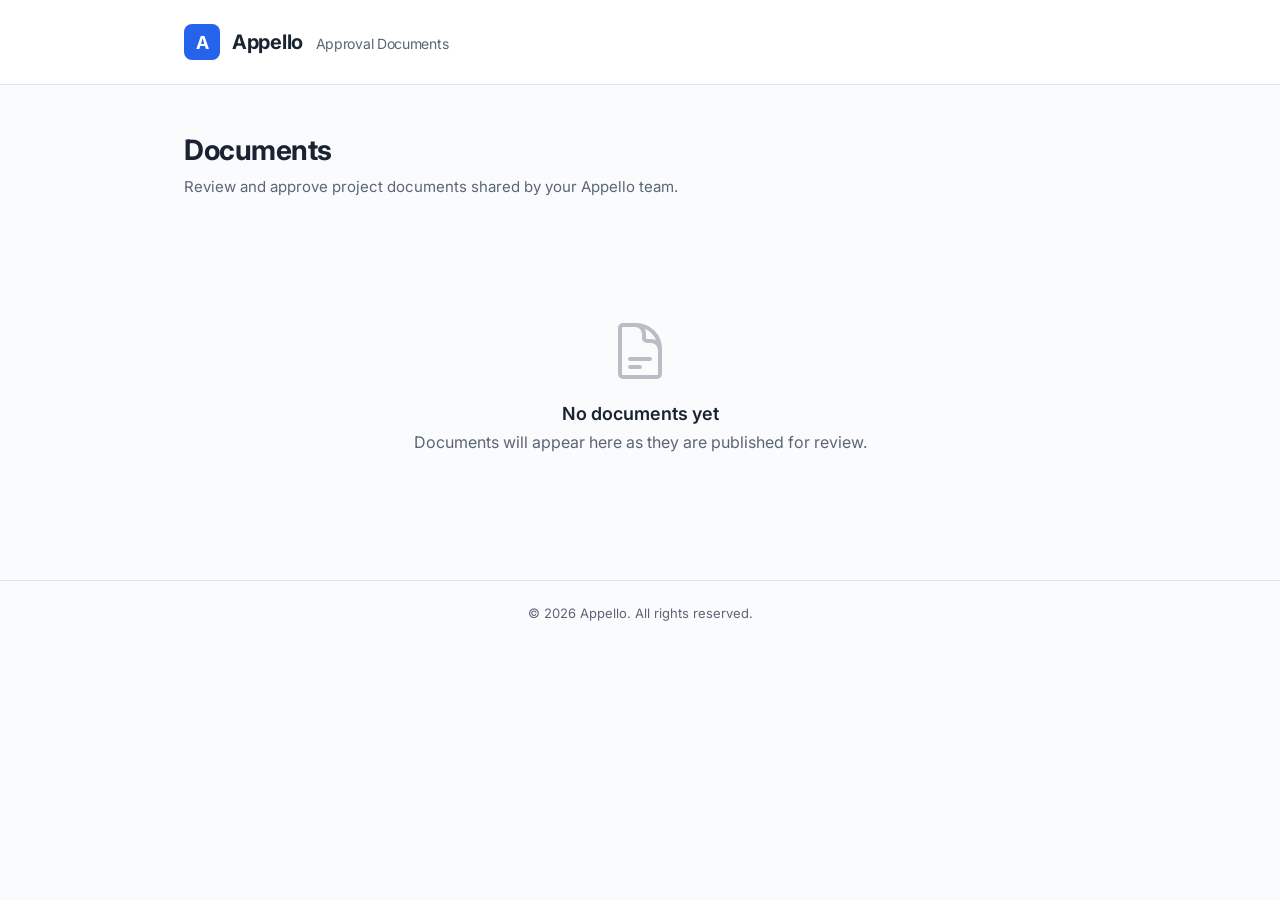
==== index.html @ 9ed3a56c "Initial GitHub Pages setup with index and docs structure Made-with: Cursor" ====
<!DOCTYPE html>
<html lang="en">
<head>
    <meta charset="UTF-8">
    <meta name="viewport" content="width=device-width, initial-scale=1.0">
    <title>Appello — Approval Documents</title>
    <link rel="preconnect" href="https://fonts.googleapis.com">
    <link href="https://fonts.googleapis.com/css2?family=Inter:wght@400;500;600;700&display=swap" rel="stylesheet">
    <style>
        :root {
            --bg: #fafbfc;
            --surface: #ffffff;
            --border: #e2e6ea;
            --text-primary: #1a2332;
            --text-secondary: #5a6577;
            --accent: #2563eb;
            --accent-light: #eff4ff;
        }

        * { margin: 0; padding: 0; box-sizing: border-box; }

        body {
            font-family: "Inter", -apple-system, BlinkMacSystemFont, sans-serif;
            background: var(--bg);
            color: var(--text-primary);
            min-height: 100vh;
        }

        .header {
            background: var(--surface);
            border-bottom: 1px solid var(--border);
            padding: 24px 0;
        }

        .container {
            max-width: 960px;
            margin: 0 auto;
            padding: 0 24px;
        }

        .brand {
            display: flex;
            align-items: center;
            gap: 12px;
        }

        .brand-icon {
            width: 36px;
            height: 36px;
            background: var(--accent);
            border-radius: 8px;
            display: flex;
            align-items: center;
            justify-content: center;
            color: white;
            font-weight: 700;
            font-size: 18px;
        }

        .brand h1 {
            font-size: 20px;
            font-weight: 700;
            letter-spacing: -0.3px;
        }

        .brand span {
            color: var(--text-secondary);
            font-weight: 400;
            font-size: 14px;
            margin-left: 8px;
        }

        .content {
            padding: 48px 0;
        }

        .intro {
            margin-bottom: 40px;
        }

        .intro h2 {
            font-size: 28px;
            font-weight: 700;
            letter-spacing: -0.5px;
            margin-bottom: 8px;
        }

        .intro p {
            color: var(--text-secondary);
            font-size: 15px;
            line-height: 1.6;
        }

        .doc-grid {
            display: grid;
            gap: 16px;
        }

        .doc-card {
            background: var(--surface);
            border: 1px solid var(--border);
            border-radius: 12px;
            padding: 24px;
            text-decoration: none;
            color: inherit;
            display: flex;
            align-items: center;
            gap: 20px;
            transition: border-color 0.15s, box-shadow 0.15s;
        }

        .doc-card:hover {
            border-color: var(--accent);
            box-shadow: 0 0 0 3px var(--accent-light);
        }

        .doc-icon {
            width: 48px;
            height: 48px;
            background: var(--accent-light);
            border-radius: 10px;
            display: flex;
            align-items: center;
            justify-content: center;
            flex-shrink: 0;
        }

        .doc-icon svg {
            width: 24px;
            height: 24px;
            color: var(--accent);
        }

        .doc-info h3 {
            font-size: 16px;
            font-weight: 600;
            margin-bottom: 4px;
        }

        .doc-info p {
            font-size: 13px;
            color: var(--text-secondary);
        }

        .doc-meta {
            margin-left: auto;
            text-align: right;
            flex-shrink: 0;
        }

        .doc-meta .date {
            font-size: 12px;
            color: var(--text-secondary);
        }

        .doc-meta .badge {
            display: inline-block;
            font-size: 11px;
            font-weight: 600;
            padding: 3px 8px;
            border-radius: 6px;
            margin-top: 4px;
        }

        .badge-pending {
            background: #fef3c7;
            color: #92400e;
        }

        .badge-approved {
            background: #d1fae5;
            color: #065f46;
        }

        .empty-state {
            text-align: center;
            padding: 80px 24px;
            color: var(--text-secondary);
        }

        .empty-state svg {
            width: 64px;
            height: 64px;
            margin-bottom: 16px;
            opacity: 0.4;
        }

        .empty-state h3 {
            font-size: 18px;
            font-weight: 600;
            color: var(--text-primary);
            margin-bottom: 8px;
        }

        .footer {
            border-top: 1px solid var(--border);
            padding: 24px 0;
            text-align: center;
            font-size: 13px;
            color: var(--text-secondary);
        }
    </style>
</head>
<body>
    <header class="header">
        <div class="container">
            <div class="brand">
                <div class="brand-icon">A</div>
                <h1>Appello <span>Approval Documents</span></h1>
            </div>
        </div>
    </header>

    <main class="content">
        <div class="container">
            <div class="intro">
                <h2>Documents</h2>
                <p>Review and approve project documents shared by your Appello team.</p>
            </div>

            <div class="doc-grid" id="doc-list">
                <!-- Documents will be listed here. Add new documents as <a> cards. -->
                <!-- Example:
                <a href="./docs/safety-incident-plan.html" class="doc-card">
                    <div class="doc-icon">
                        <svg xmlns="http://www.w3.org/2000/svg" fill="none" viewBox="0 0 24 24" stroke-width="1.5" stroke="currentColor">
                            <path stroke-linecap="round" stroke-linejoin="round" d="M19.5 14.25v-2.625a3.375 3.375 0 0 0-3.375-3.375h-1.5A1.125 1.125 0 0 1 13.5 7.125v-1.5a3.375 3.375 0 0 0-3.375-3.375H8.25m2.25 0H5.625c-.621 0-1.125.504-1.125 1.125v17.25c0 .621.504 1.125 1.125 1.125h12.75c.621 0 1.125-.504 1.125-1.125V11.25a9 9 0 0 0-9-9Z" />
                        </svg>
                    </div>
                    <div class="doc-info">
                        <h3>Safety Incident Management Plan</h3>
                        <p>Comprehensive safety and incident tracking proposal</p>
                    </div>
                    <div class="doc-meta">
                        <div class="date">Mar 11, 2026</div>
                        <div class="badge badge-pending">Pending Review</div>
                    </div>
                </a>
                -->
            </div>

            <div class="empty-state" id="empty-state">
                <svg xmlns="http://www.w3.org/2000/svg" fill="none" viewBox="0 0 24 24" stroke-width="1.5" stroke="currentColor">
                    <path stroke-linecap="round" stroke-linejoin="round" d="M19.5 14.25v-2.625a3.375 3.375 0 0 0-3.375-3.375h-1.5A1.125 1.125 0 0 1 13.5 7.125v-1.5a3.375 3.375 0 0 0-3.375-3.375H8.25m0 12.75h7.5m-7.5 3H12M10.5 2.25H5.625c-.621 0-1.125.504-1.125 1.125v17.25c0 .621.504 1.125 1.125 1.125h12.75c.621 0 1.125-.504 1.125-1.125V11.25a9 9 0 0 0-9-9Z" />
                </svg>
                <h3>No documents yet</h3>
                <p>Documents will appear here as they are published for review.</p>
            </div>
        </div>
    </main>

    <footer class="footer">
        <div class="container">
            &copy; 2026 Appello. All rights reserved.
        </div>
    </footer>
</body>
</html>
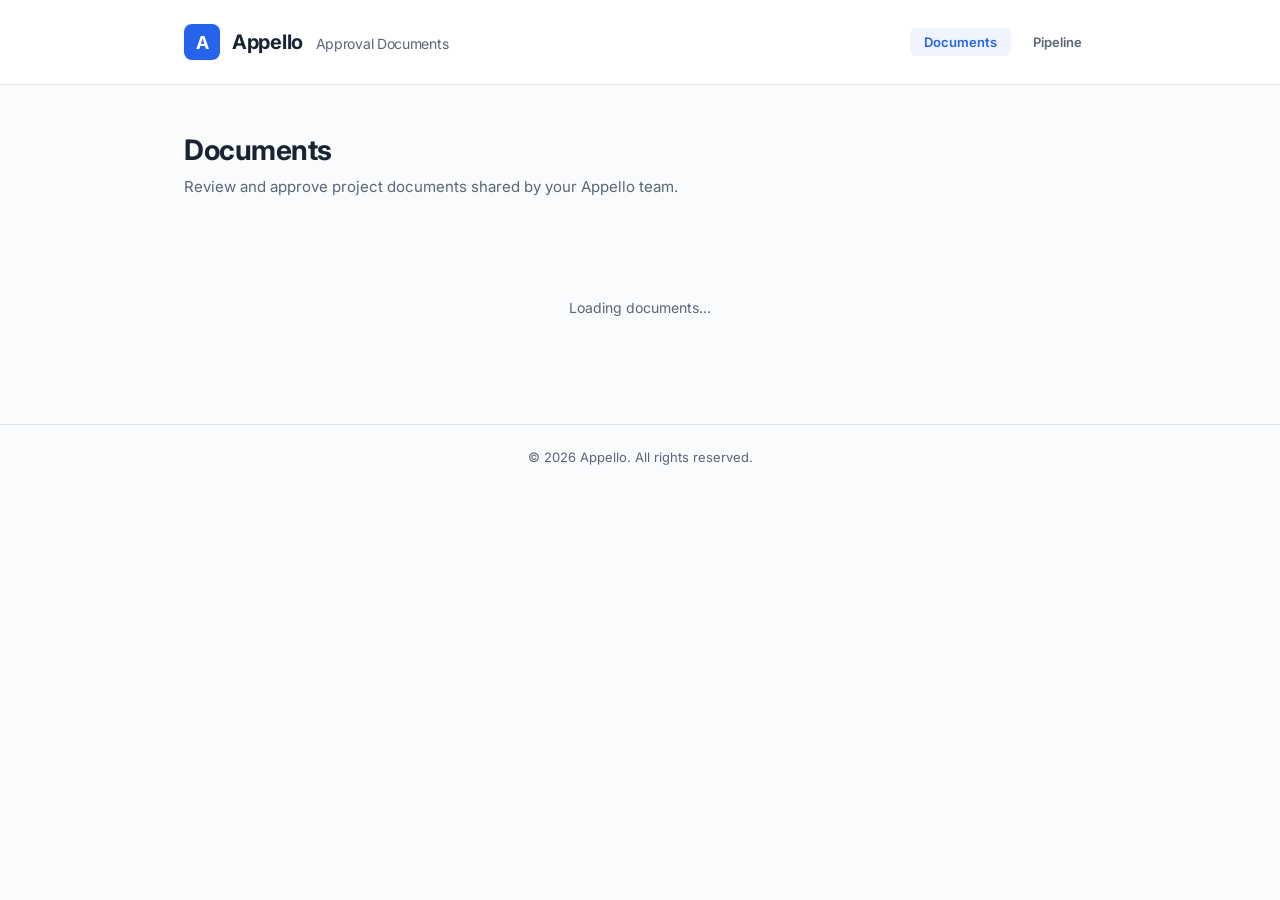
==== commit 2c1af2ab: "Add SDLC pipeline tracking to appello-approvals - Supabase schema: work_packages, work_package_ticke" ====
--- a/index.html
+++ b/index.html
@@ -32,6 +32,12 @@
             padding: 24px 0;
         }
 
+        .header-inner {
+            display: flex;
+            align-items: center;
+            justify-content: space-between;
+        }
+
         .container {
             max-width: 960px;
             margin: 0 auto;
@@ -68,6 +74,31 @@
             font-weight: 400;
             font-size: 14px;
             margin-left: 8px;
+        }
+
+        .nav-links {
+            display: flex;
+            gap: 8px;
+        }
+
+        .nav-link {
+            font-size: 13px;
+            font-weight: 600;
+            color: var(--text-secondary);
+            text-decoration: none;
+            padding: 6px 14px;
+            border-radius: 6px;
+            transition: all 0.15s;
+        }
+
+        .nav-link:hover {
+            background: var(--accent-light);
+            color: var(--accent);
+        }
+
+        .nav-link.active {
+            background: var(--accent-light);
+            color: var(--accent);
         }
 
         .content {
@@ -123,12 +154,12 @@
             align-items: center;
             justify-content: center;
             flex-shrink: 0;
-        }
-
-        .doc-icon svg {
-            width: 24px;
-            height: 24px;
-            color: var(--accent);
+            font-size: 20px;
+        }
+
+        .doc-info {
+            flex: 1;
+            min-width: 0;
         }
 
         .doc-info h3 {
@@ -162,27 +193,25 @@
             margin-top: 4px;
         }
 
-        .badge-pending {
-            background: #fef3c7;
-            color: #92400e;
-        }
-
-        .badge-approved {
-            background: #d1fae5;
-            color: #065f46;
+        .badge-draft { background: #f1f5f9; color: #475569; }
+        .badge-pending_review { background: #fef3c7; color: #92400e; }
+        .badge-needs_changes { background: #fee2e2; color: #991b1b; }
+        .badge-approved { background: #d1fae5; color: #065f46; }
+        .badge-in_development { background: #dbeafe; color: #1e40af; }
+        .badge-in_review { background: #ede9fe; color: #5b21b6; }
+        .badge-deployed { background: #d1fae5; color: #065f46; }
+
+        .loading-spinner {
+            text-align: center;
+            padding: 60px 24px;
+            color: var(--text-secondary);
+            font-size: 14px;
         }
 
         .empty-state {
             text-align: center;
             padding: 80px 24px;
             color: var(--text-secondary);
-        }
-
-        .empty-state svg {
-            width: 64px;
-            height: 64px;
-            margin-bottom: 16px;
-            opacity: 0.4;
         }
 
         .empty-state h3 {
@@ -204,9 +233,15 @@
 <body>
     <header class="header">
         <div class="container">
-            <div class="brand">
-                <div class="brand-icon">A</div>
-                <h1>Appello <span>Approval Documents</span></h1>
+            <div class="header-inner">
+                <div class="brand">
+                    <div class="brand-icon">A</div>
+                    <h1>Appello <span>Approval Documents</span></h1>
+                </div>
+                <nav class="nav-links">
+                    <a href="./" class="nav-link active">Documents</a>
+                    <a href="./pipeline.html" class="nav-link">Pipeline</a>
+                </nav>
             </div>
         </div>
     </header>
@@ -219,32 +254,7 @@
             </div>
 
             <div class="doc-grid" id="doc-list">
-                <!-- Documents will be listed here. Add new documents as <a> cards. -->
-                <!-- Example:
-                <a href="./docs/safety-incident-plan.html" class="doc-card">
-                    <div class="doc-icon">
-                        <svg xmlns="http://www.w3.org/2000/svg" fill="none" viewBox="0 0 24 24" stroke-width="1.5" stroke="currentColor">
-                            <path stroke-linecap="round" stroke-linejoin="round" d="M19.5 14.25v-2.625a3.375 3.375 0 0 0-3.375-3.375h-1.5A1.125 1.125 0 0 1 13.5 7.125v-1.5a3.375 3.375 0 0 0-3.375-3.375H8.25m2.25 0H5.625c-.621 0-1.125.504-1.125 1.125v17.25c0 .621.504 1.125 1.125 1.125h12.75c.621 0 1.125-.504 1.125-1.125V11.25a9 9 0 0 0-9-9Z" />
-                        </svg>
-                    </div>
-                    <div class="doc-info">
-                        <h3>Safety Incident Management Plan</h3>
-                        <p>Comprehensive safety and incident tracking proposal</p>
-                    </div>
-                    <div class="doc-meta">
-                        <div class="date">Mar 11, 2026</div>
-                        <div class="badge badge-pending">Pending Review</div>
-                    </div>
-                </a>
-                -->
-            </div>
-
-            <div class="empty-state" id="empty-state">
-                <svg xmlns="http://www.w3.org/2000/svg" fill="none" viewBox="0 0 24 24" stroke-width="1.5" stroke="currentColor">
-                    <path stroke-linecap="round" stroke-linejoin="round" d="M19.5 14.25v-2.625a3.375 3.375 0 0 0-3.375-3.375h-1.5A1.125 1.125 0 0 1 13.5 7.125v-1.5a3.375 3.375 0 0 0-3.375-3.375H8.25m0 12.75h7.5m-7.5 3H12M10.5 2.25H5.625c-.621 0-1.125.504-1.125 1.125v17.25c0 .621.504 1.125 1.125 1.125h12.75c.621 0 1.125-.504 1.125-1.125V11.25a9 9 0 0 0-9-9Z" />
-                </svg>
-                <h3>No documents yet</h3>
-                <p>Documents will appear here as they are published for review.</p>
+                <div class="loading-spinner">Loading documents...</div>
             </div>
         </div>
     </main>
@@ -254,5 +264,93 @@
             &copy; 2026 Appello. All rights reserved.
         </div>
     </footer>
+
+    <script src="./feedback-config.js"></script>
+    <script>
+    (function () {
+        var cfg = window.FEEDBACK_CONFIG;
+        if (!cfg) return;
+
+        var API = cfg.supabaseUrl + "/rest/v1";
+        var headers = {
+            apikey: cfg.supabaseKey,
+            Authorization: "Bearer " + cfg.supabaseKey
+        };
+
+        var STATUS_LABELS = {
+            draft: "Draft",
+            pending_review: "Pending Review",
+            needs_changes: "Needs Changes",
+            approved: "Approved",
+            in_development: "In Development",
+            in_review: "In Review",
+            deployed: "Deployed"
+        };
+
+        var DOC_ICON = '<svg xmlns="http://www.w3.org/2000/svg" fill="none" viewBox="0 0 24 24" stroke-width="1.5" stroke="currentColor" style="width:24px;height:24px;color:#2563eb"><path stroke-linecap="round" stroke-linejoin="round" d="M19.5 14.25v-2.625a3.375 3.375 0 0 0-3.375-3.375h-1.5A1.125 1.125 0 0 1 13.5 7.125v-1.5a3.375 3.375 0 0 0-3.375-3.375H8.25m2.25 0H5.625c-.621 0-1.125.504-1.125 1.125v17.25c0 .621.504 1.125 1.125 1.125h12.75c.621 0 1.125-.504 1.125-1.125V11.25a9 9 0 0 0-9-9Z" /></svg>';
+
+        function formatDate(iso) {
+            var d = new Date(iso);
+            return d.toLocaleDateString("en-US", { month: "short", day: "numeric", year: "numeric" });
+        }
+
+        function esc(s) {
+            var d = document.createElement("div");
+            d.textContent = s;
+            return d.innerHTML;
+        }
+
+        function renderCards(packages) {
+            var grid = document.getElementById("doc-list");
+            if (!packages.length) {
+                grid.innerHTML = '<div class="empty-state"><h3>No documents yet</h3><p>Work packages will appear here once created.</p></div>';
+                return;
+            }
+            grid.innerHTML = packages.map(function (wp) {
+                var statusLabel = STATUS_LABELS[wp.status] || wp.status;
+                var badgeClass = "badge badge-" + wp.status;
+                return '<a href="' + esc(wp.spec_url) + '" class="doc-card">' +
+                    '<div class="doc-icon">' + DOC_ICON + '</div>' +
+                    '<div class="doc-info">' +
+                        '<h3>' + esc(wp.title) + '</h3>' +
+                        '<p>' + esc(wp.description) + '</p>' +
+                    '</div>' +
+                    '<div class="doc-meta">' +
+                        '<div class="date">' + formatDate(wp.created_at) + '</div>' +
+                        '<div class="' + badgeClass + '">' + esc(statusLabel) + '</div>' +
+                    '</div>' +
+                '</a>';
+            }).join("");
+        }
+
+        fetch(API + "/work_packages?select=*&order=created_at.desc", { headers: headers })
+            .then(function (r) { return r.json(); })
+            .then(function (data) {
+                if (Array.isArray(data)) {
+                    renderCards(data);
+                } else {
+                    renderFallback();
+                }
+            })
+            .catch(function () {
+                renderFallback();
+            });
+
+        function renderFallback() {
+            var grid = document.getElementById("doc-list");
+            grid.innerHTML =
+                '<a href="./docs/safety-incident-management.html" class="doc-card">' +
+                    '<div class="doc-icon">' + DOC_ICON + '</div>' +
+                    '<div class="doc-info"><h3>Safety & Incident Management — Design Specification</h3><p>Comprehensive safety incident tracking, OSHA compliance, investigation workflows, and corrective actions</p></div>' +
+                    '<div class="doc-meta"><div class="date">Mar 11, 2026</div><div class="badge badge-pending_review">Pending Review</div></div>' +
+                '</a>' +
+                '<a href="./docs/personnel-qr-codes.html" class="doc-card">' +
+                    '<div class="doc-icon">' + DOC_ICON + '</div>' +
+                    '<div class="doc-info"><h3>Personnel QR Codes — Design Specification</h3><p>Scannable QR stickers for personnel showing certifications, emergency contacts, and compliance status</p></div>' +
+                    '<div class="doc-meta"><div class="date">Mar 11, 2026</div><div class="badge badge-pending_review">Pending Review</div></div>' +
+                '</a>';
+        }
+    })();
+    </script>
 </body>
 </html>
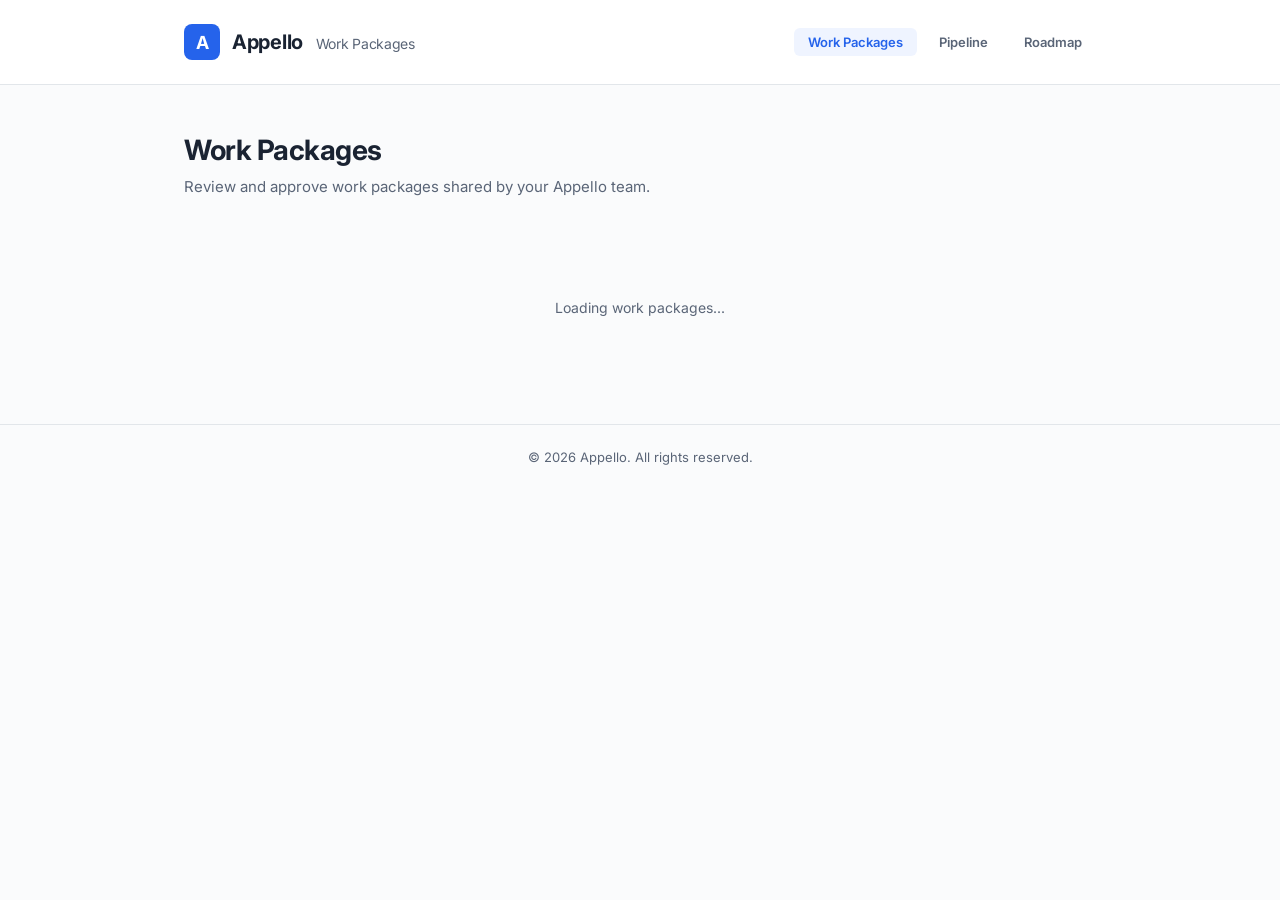
==== commit 94bc06f4: "Add product roadmap Gantt view with releases, status history, and AgentC2 integration - New roadmap." ====
--- a/index.html
+++ b/index.html
@@ -3,7 +3,7 @@
 <head>
     <meta charset="UTF-8">
     <meta name="viewport" content="width=device-width, initial-scale=1.0">
-    <title>Appello — Approval Documents</title>
+    <title>Appello — Work Packages</title>
     <link rel="preconnect" href="https://fonts.googleapis.com">
     <link href="https://fonts.googleapis.com/css2?family=Inter:wght@400;500;600;700&display=swap" rel="stylesheet">
     <style>
@@ -236,11 +236,12 @@
             <div class="header-inner">
                 <div class="brand">
                     <div class="brand-icon">A</div>
-                    <h1>Appello <span>Approval Documents</span></h1>
+                    <h1>Appello <span>Work Packages</span></h1>
                 </div>
                 <nav class="nav-links">
-                    <a href="./" class="nav-link active">Documents</a>
+                    <a href="./" class="nav-link active">Work Packages</a>
                     <a href="./pipeline.html" class="nav-link">Pipeline</a>
+                    <a href="./roadmap.html" class="nav-link">Roadmap</a>
                 </nav>
             </div>
         </div>
@@ -249,12 +250,12 @@
     <main class="content">
         <div class="container">
             <div class="intro">
-                <h2>Documents</h2>
-                <p>Review and approve project documents shared by your Appello team.</p>
+                <h2>Work Packages</h2>
+                <p>Review and approve work packages shared by your Appello team.</p>
             </div>
 
             <div class="doc-grid" id="doc-list">
-                <div class="loading-spinner">Loading documents...</div>
+                <div class="loading-spinner">Loading work packages...</div>
             </div>
         </div>
     </main>
@@ -303,7 +304,7 @@
         function renderCards(packages) {
             var grid = document.getElementById("doc-list");
             if (!packages.length) {
-                grid.innerHTML = '<div class="empty-state"><h3>No documents yet</h3><p>Work packages will appear here once created.</p></div>';
+                grid.innerHTML = '<div class="empty-state"><h3>No work packages yet</h3><p>Work packages will appear here once created.</p></div>';
                 return;
             }
             grid.innerHTML = packages.map(function (wp) {
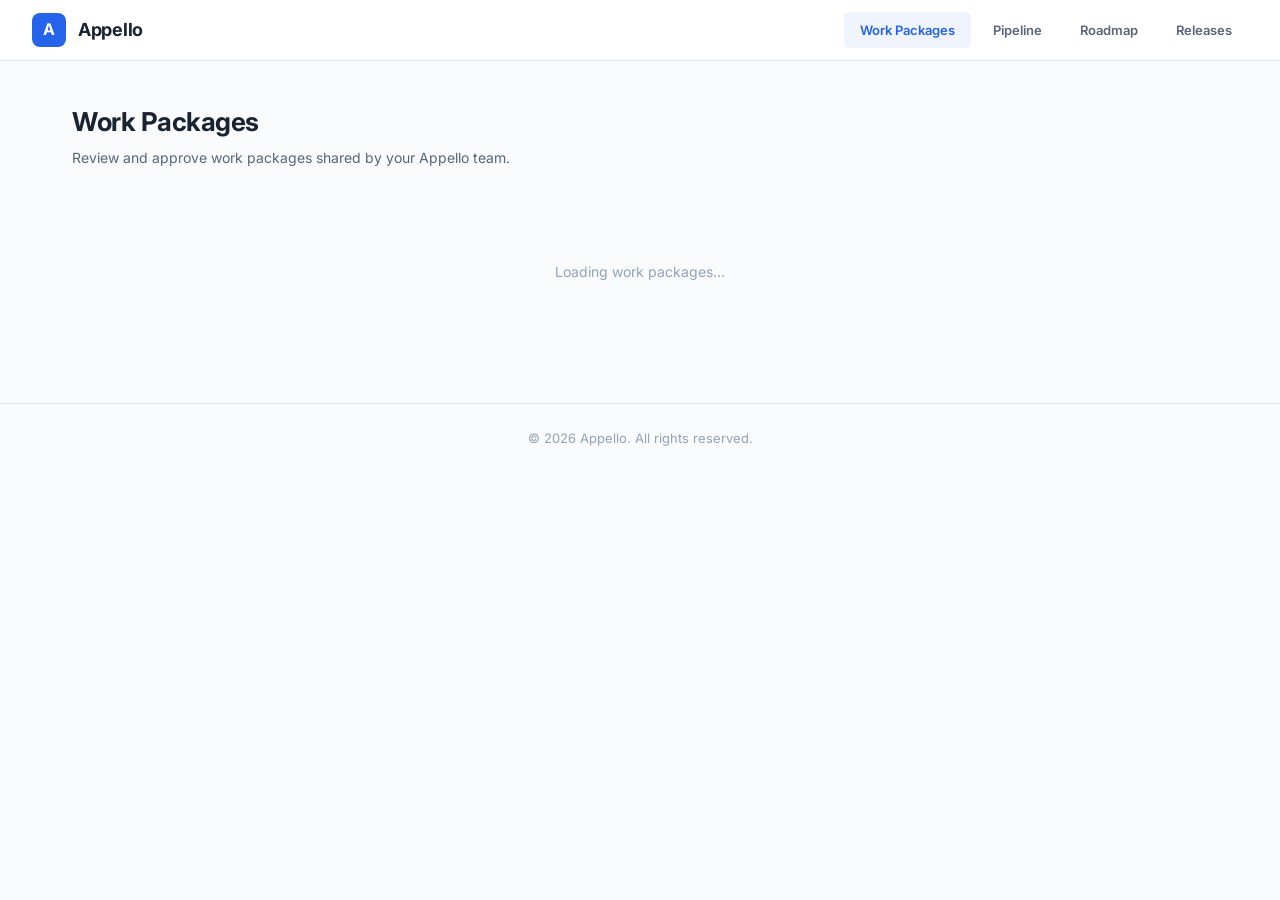
==== commit c0f55b97: "Enhance work packages interface with RICE scoring, customer, tickets, and PRs - index.html: Rich car" ====
--- a/index.html
+++ b/index.html
@@ -6,122 +6,8 @@
     <title>Appello — Work Packages</title>
     <link rel="preconnect" href="https://fonts.googleapis.com">
     <link href="https://fonts.googleapis.com/css2?family=Inter:wght@400;500;600;700&display=swap" rel="stylesheet">
+    <link rel="stylesheet" href="./shared.css">
     <style>
-        :root {
-            --bg: #fafbfc;
-            --surface: #ffffff;
-            --border: #e2e6ea;
-            --text-primary: #1a2332;
-            --text-secondary: #5a6577;
-            --accent: #2563eb;
-            --accent-light: #eff4ff;
-        }
-
-        * { margin: 0; padding: 0; box-sizing: border-box; }
-
-        body {
-            font-family: "Inter", -apple-system, BlinkMacSystemFont, sans-serif;
-            background: var(--bg);
-            color: var(--text-primary);
-            min-height: 100vh;
-        }
-
-        .header {
-            background: var(--surface);
-            border-bottom: 1px solid var(--border);
-            padding: 24px 0;
-        }
-
-        .header-inner {
-            display: flex;
-            align-items: center;
-            justify-content: space-between;
-        }
-
-        .container {
-            max-width: 960px;
-            margin: 0 auto;
-            padding: 0 24px;
-        }
-
-        .brand {
-            display: flex;
-            align-items: center;
-            gap: 12px;
-        }
-
-        .brand-icon {
-            width: 36px;
-            height: 36px;
-            background: var(--accent);
-            border-radius: 8px;
-            display: flex;
-            align-items: center;
-            justify-content: center;
-            color: white;
-            font-weight: 700;
-            font-size: 18px;
-        }
-
-        .brand h1 {
-            font-size: 20px;
-            font-weight: 700;
-            letter-spacing: -0.3px;
-        }
-
-        .brand span {
-            color: var(--text-secondary);
-            font-weight: 400;
-            font-size: 14px;
-            margin-left: 8px;
-        }
-
-        .nav-links {
-            display: flex;
-            gap: 8px;
-        }
-
-        .nav-link {
-            font-size: 13px;
-            font-weight: 600;
-            color: var(--text-secondary);
-            text-decoration: none;
-            padding: 6px 14px;
-            border-radius: 6px;
-            transition: all 0.15s;
-        }
-
-        .nav-link:hover {
-            background: var(--accent-light);
-            color: var(--accent);
-        }
-
-        .nav-link.active {
-            background: var(--accent-light);
-            color: var(--accent);
-        }
-
-        .content {
-            padding: 48px 0;
-        }
-
-        .intro {
-            margin-bottom: 40px;
-        }
-
-        .intro h2 {
-            font-size: 28px;
-            font-weight: 700;
-            letter-spacing: -0.5px;
-            margin-bottom: 8px;
-        }
-
-        .intro p {
-            color: var(--text-secondary);
-            font-size: 15px;
-            line-height: 1.6;
-        }
-
         .doc-grid {
             display: grid;
             gap: 16px;
@@ -130,12 +16,11 @@
         .doc-card {
             background: var(--surface);
             border: 1px solid var(--border);
-            border-radius: 12px;
+            border-radius: var(--radius-lg);
             padding: 24px;
             text-decoration: none;
             color: inherit;
             display: flex;
-            align-items: center;
             gap: 20px;
             transition: border-color 0.15s, box-shadow 0.15s;
         }
@@ -155,118 +40,140 @@
             justify-content: center;
             flex-shrink: 0;
             font-size: 20px;
-        }
-
-        .doc-info {
+            align-self: flex-start;
+        }
+
+        .filter-bar {
+            display: flex;
+            align-items: center;
+            gap: 10px;
+            margin-bottom: 20px;
+            flex-wrap: wrap;
+        }
+
+        .filter-bar label {
+            font-size: 13px;
+            font-weight: 600;
+            color: var(--text-secondary);
+        }
+
+        .filter-bar select {
+            font-family: inherit;
+            font-size: 13px;
+            padding: 7px 12px;
+            border: 1px solid var(--border);
+            border-radius: var(--radius);
+            background: var(--surface);
+            color: var(--text-primary);
+            outline: none;
+            cursor: pointer;
+        }
+
+        .filter-bar select:focus {
+            border-color: var(--accent);
+            box-shadow: 0 0 0 3px var(--accent-light);
+        }
+
+        .filter-bar .sort-btn {
+            font-family: inherit;
+            font-size: 13px;
+            font-weight: 600;
+            padding: 7px 14px;
+            border: 1px solid var(--border);
+            border-radius: var(--radius);
+            background: var(--surface);
+            color: var(--text-secondary);
+            cursor: pointer;
+            transition: all 0.15s;
+        }
+
+        .filter-bar .sort-btn:hover {
+            border-color: var(--accent);
+            color: var(--accent);
+        }
+
+        .filter-bar .sort-btn.active {
+            background: var(--accent-light);
+            border-color: var(--accent);
+            color: var(--accent);
+        }
+
+        .stats-row {
+            display: flex;
+            gap: 12px;
+            margin-bottom: 24px;
+            flex-wrap: wrap;
+        }
+
+        .stat-card {
+            background: var(--surface);
+            border: 1px solid var(--border);
+            border-radius: var(--radius);
+            padding: 14px 20px;
             flex: 1;
-            min-width: 0;
-        }
-
-        .doc-info h3 {
-            font-size: 16px;
-            font-weight: 600;
-            margin-bottom: 4px;
-        }
-
-        .doc-info p {
-            font-size: 13px;
-            color: var(--text-secondary);
-        }
-
-        .doc-meta {
-            margin-left: auto;
-            text-align: right;
-            flex-shrink: 0;
-        }
-
-        .doc-meta .date {
+            min-width: 120px;
+        }
+
+        .stat-card .stat-value {
+            font-size: 24px;
+            font-weight: 700;
+            color: var(--text-primary);
+            line-height: 1.2;
+        }
+
+        .stat-card .stat-label {
             font-size: 12px;
-            color: var(--text-secondary);
-        }
-
-        .doc-meta .badge {
-            display: inline-block;
-            font-size: 11px;
-            font-weight: 600;
-            padding: 3px 8px;
-            border-radius: 6px;
-            margin-top: 4px;
-        }
-
-        .badge-draft { background: #f1f5f9; color: #475569; }
-        .badge-pending_review { background: #fef3c7; color: #92400e; }
-        .badge-needs_changes { background: #fee2e2; color: #991b1b; }
-        .badge-approved { background: #d1fae5; color: #065f46; }
-        .badge-in_development { background: #dbeafe; color: #1e40af; }
-        .badge-in_review { background: #ede9fe; color: #5b21b6; }
-        .badge-deployed { background: #d1fae5; color: #065f46; }
-
-        .loading-spinner {
-            text-align: center;
-            padding: 60px 24px;
-            color: var(--text-secondary);
-            font-size: 14px;
-        }
-
-        .empty-state {
-            text-align: center;
-            padding: 80px 24px;
-            color: var(--text-secondary);
-        }
-
-        .empty-state h3 {
-            font-size: 18px;
-            font-weight: 600;
-            color: var(--text-primary);
-            margin-bottom: 8px;
-        }
-
-        .footer {
-            border-top: 1px solid var(--border);
-            padding: 24px 0;
-            text-align: center;
-            font-size: 13px;
-            color: var(--text-secondary);
+            font-weight: 500;
+            color: var(--text-muted);
+            margin-top: 2px;
         }
     </style>
 </head>
 <body>
-    <header class="header">
-        <div class="container">
-            <div class="header-inner">
-                <div class="brand">
-                    <div class="brand-icon">A</div>
-                    <h1>Appello <span>Work Packages</span></h1>
-                </div>
-                <nav class="nav-links">
-                    <a href="./" class="nav-link active">Work Packages</a>
-                    <a href="./pipeline.html" class="nav-link">Pipeline</a>
-                    <a href="./roadmap.html" class="nav-link">Roadmap</a>
-                </nav>
-            </div>
-        </div>
-    </header>
-
-    <main class="content">
-        <div class="container">
-            <div class="intro">
+    <div id="app-header"></div>
+
+    <main class="app-content">
+        <div class="app-container">
+            <div class="page-header">
                 <h2>Work Packages</h2>
                 <p>Review and approve work packages shared by your Appello team.</p>
             </div>
 
+            <div class="stats-row" id="stats-row" style="display:none"></div>
+
+            <div class="filter-bar" id="filter-bar" style="display:none">
+                <label>Status</label>
+                <select id="filter-status">
+                    <option value="">All</option>
+                    <option value="draft">Draft</option>
+                    <option value="pending_review">Pending Review</option>
+                    <option value="needs_changes">Needs Changes</option>
+                    <option value="approved">Approved</option>
+                    <option value="in_development">In Development</option>
+                    <option value="in_review">In Review</option>
+                    <option value="deployed">Deployed</option>
+                </select>
+                <label>Sort</label>
+                <select id="sort-by">
+                    <option value="created_at">Date Created</option>
+                    <option value="rice">RICE Score</option>
+                    <option value="priority">Priority</option>
+                    <option value="title">Title</option>
+                </select>
+            </div>
+
             <div class="doc-grid" id="doc-list">
-                <div class="loading-spinner">Loading work packages...</div>
+                <div class="loading">Loading work packages...</div>
             </div>
         </div>
     </main>
 
-    <footer class="footer">
-        <div class="container">
-            &copy; 2026 Appello. All rights reserved.
-        </div>
+    <footer class="app-footer">
+        <div class="app-container">&copy; 2026 Appello. All rights reserved.</div>
     </footer>
 
     <script src="./feedback-config.js"></script>
+    <script src="./shared.js"></script>
     <script>
     (function () {
         var cfg = window.FEEDBACK_CONFIG;
@@ -290,6 +197,21 @@
 
         var DOC_ICON = '<svg xmlns="http://www.w3.org/2000/svg" fill="none" viewBox="0 0 24 24" stroke-width="1.5" stroke="currentColor" style="width:24px;height:24px;color:#2563eb"><path stroke-linecap="round" stroke-linejoin="round" d="M19.5 14.25v-2.625a3.375 3.375 0 0 0-3.375-3.375h-1.5A1.125 1.125 0 0 1 13.5 7.125v-1.5a3.375 3.375 0 0 0-3.375-3.375H8.25m2.25 0H5.625c-.621 0-1.125.504-1.125 1.125v17.25c0 .621.504 1.125 1.125 1.125h12.75c.621 0 1.125-.504 1.125-1.125V11.25a9 9 0 0 0-9-9Z" /></svg>';
 
+        var ICON_TICKET = '<svg xmlns="http://www.w3.org/2000/svg" fill="none" viewBox="0 0 24 24" stroke-width="1.5" stroke="currentColor"><path stroke-linecap="round" stroke-linejoin="round" d="M16.5 6v.75m0 3v.75m0 3v.75m0 3V18m-9-5.25h5.25M7.5 15h3M3.375 5.25c-.621 0-1.125.504-1.125 1.125v3.026a2.999 2.999 0 0 1 0 5.198v3.026c0 .621.504 1.125 1.125 1.125h17.25c.621 0 1.125-.504 1.125-1.125v-3.026a2.999 2.999 0 0 1 0-5.198V6.375c0-.621-.504-1.125-1.125-1.125H3.375Z" /></svg>';
+
+        var ICON_PR = '<svg xmlns="http://www.w3.org/2000/svg" fill="none" viewBox="0 0 24 24" stroke-width="1.5" stroke="currentColor"><path stroke-linecap="round" stroke-linejoin="round" d="M7.5 21 3 16.5m0 0L7.5 12M3 16.5h13.5m0-13.5L21 7.5m0 0L16.5 12M21 7.5H7.5" /></svg>';
+
+        var ICON_CUSTOMER = '<svg xmlns="http://www.w3.org/2000/svg" fill="none" viewBox="0 0 24 24" stroke-width="1.5" stroke="currentColor"><path stroke-linecap="round" stroke-linejoin="round" d="M18 18.72a9.094 9.094 0 0 0 3.741-.479 3 3 0 0 0-4.682-2.72m.94 3.198.001.031c0 .225-.012.447-.037.666A11.944 11.944 0 0 1 12 21c-2.17 0-4.207-.576-5.963-1.584A6.062 6.062 0 0 1 6 18.719m12 0a5.971 5.971 0 0 0-.941-3.197m0 0A5.995 5.995 0 0 0 12 12.75a5.995 5.995 0 0 0-5.058 2.772m0 0a3 3 0 0 0-4.681 2.72 8.986 8.986 0 0 0 3.74.477m.94-3.197a5.971 5.971 0 0 0-.94 3.197M15 6.75a3 3 0 1 1-6 0 3 3 0 0 1 6 0Zm6 3a2.25 2.25 0 1 1-4.5 0 2.25 2.25 0 0 1 4.5 0Zm-13.5 0a2.25 2.25 0 1 1-4.5 0 2.25 2.25 0 0 1 4.5 0Z" /></svg>';
+
+        var ICON_RICE = '<svg xmlns="http://www.w3.org/2000/svg" fill="none" viewBox="0 0 24 24" stroke-width="1.5" stroke="currentColor"><path stroke-linecap="round" stroke-linejoin="round" d="M3 13.125C3 12.504 3.504 12 4.125 12h2.25c.621 0 1.125.504 1.125 1.125v6.75C7.5 20.496 6.996 21 6.375 21h-2.25A1.125 1.125 0 0 1 3 19.875v-6.75ZM9.75 8.625c0-.621.504-1.125 1.125-1.125h2.25c.621 0 1.125.504 1.125 1.125v11.25c0 .621-.504 1.125-1.125 1.125h-2.25a1.125 1.125 0 0 1-1.125-1.125V8.625ZM16.5 4.125c0-.621.504-1.125 1.125-1.125h2.25C20.496 3 21 3.504 21 4.125v15.75c0 .621-.504 1.125-1.125 1.125h-2.25a1.125 1.125 0 0 1-1.125-1.125V4.125Z" /></svg>';
+
+        var ICON_FEEDBACK = '<svg xmlns="http://www.w3.org/2000/svg" fill="none" viewBox="0 0 24 24" stroke-width="1.5" stroke="currentColor"><path stroke-linecap="round" stroke-linejoin="round" d="M7.5 8.25h9m-9 3H12m-9.75 1.51c0 1.6 1.123 2.994 2.707 3.227 1.129.166 2.27.293 3.423.379.35.026.67.21.865.501L12 21l2.755-4.133a1.14 1.14 0 0 1 .865-.501 48.172 48.172 0 0 0 3.423-.379c1.584-.233 2.707-1.626 2.707-3.228V6.741c0-1.602-1.123-2.995-2.707-3.228A48.394 48.394 0 0 0 12 3c-2.392 0-4.744.175-7.043.513C3.373 3.746 2.25 5.14 2.25 6.741v6.018Z" /></svg>';
+
+        var allPackages = [];
+        var allTickets = [];
+        var allPrs = [];
+        var allFeedback = [];
+
         function formatDate(iso) {
             var d = new Date(iso);
             return d.toLocaleDateString("en-US", { month: "short", day: "numeric", year: "numeric" });
@@ -297,58 +219,210 @@
 
         function esc(s) {
             var d = document.createElement("div");
-            d.textContent = s;
+            d.textContent = s || "";
             return d.innerHTML;
         }
 
-        function renderCards(packages) {
+        function calcRice(wp) {
+            if (wp.rice_reach == null || wp.rice_impact == null || wp.rice_confidence == null || wp.rice_effort == null) return null;
+            if (wp.rice_effort === 0) return null;
+            return (wp.rice_reach * wp.rice_impact * (wp.rice_confidence / 100)) / wp.rice_effort;
+        }
+
+        function riceClass(score) {
+            if (score == null) return "";
+            if (score >= 5) return "rice-high";
+            if (score >= 2) return "rice-med";
+            return "rice-low";
+        }
+
+        function groupBy(arr, key) {
+            var map = {};
+            (arr || []).forEach(function (item) {
+                var k = item[key];
+                if (!map[k]) map[k] = [];
+                map[k].push(item);
+            });
+            return map;
+        }
+
+        function renderStats(packages) {
+            var row = document.getElementById("stats-row");
+            var total = packages.length;
+            var byStatus = groupBy(packages, "status");
+            var active = (byStatus.in_development || []).length + (byStatus.in_review || []).length;
+            var pending = (byStatus.pending_review || []).length + (byStatus.needs_changes || []).length;
+            var deployed = (byStatus.deployed || []).length;
+            var withRice = packages.filter(function (wp) { return calcRice(wp) != null; }).length;
+
+            row.style.display = "";
+            row.innerHTML =
+                '<div class="stat-card"><div class="stat-value">' + total + '</div><div class="stat-label">Total</div></div>' +
+                '<div class="stat-card"><div class="stat-value">' + pending + '</div><div class="stat-label">Awaiting Review</div></div>' +
+                '<div class="stat-card"><div class="stat-value">' + active + '</div><div class="stat-label">In Progress</div></div>' +
+                '<div class="stat-card"><div class="stat-value">' + deployed + '</div><div class="stat-label">Deployed</div></div>' +
+                '<div class="stat-card"><div class="stat-value">' + withRice + '/' + total + '</div><div class="stat-label">RICE Scored</div></div>';
+        }
+
+        function renderCards() {
+            var statusFilter = document.getElementById("filter-status").value;
+            var sortBy = document.getElementById("sort-by").value;
+            var ticketsByWp = groupBy(allTickets, "work_package_id");
+            var prsByWp = groupBy(allPrs, "work_package_id");
+            var feedbackBySlug = groupBy(allFeedback, "document_slug");
+
+            var filtered = allPackages.filter(function (wp) {
+                if (statusFilter && wp.status !== statusFilter) return false;
+                return true;
+            });
+
+            if (sortBy === "rice") {
+                filtered.sort(function (a, b) {
+                    var ra = calcRice(a);
+                    var rb = calcRice(b);
+                    if (ra == null && rb == null) return 0;
+                    if (ra == null) return 1;
+                    if (rb == null) return -1;
+                    return rb - ra;
+                });
+            } else if (sortBy === "priority") {
+                filtered.sort(function (a, b) { return (b.priority || 0) - (a.priority || 0); });
+            } else if (sortBy === "title") {
+                filtered.sort(function (a, b) { return (a.title || "").localeCompare(b.title || ""); });
+            }
+
             var grid = document.getElementById("doc-list");
-            if (!packages.length) {
-                grid.innerHTML = '<div class="empty-state"><h3>No work packages yet</h3><p>Work packages will appear here once created.</p></div>';
+            if (!filtered.length) {
+                grid.innerHTML = '<div class="empty-state"><h3>No work packages found</h3><p>Try adjusting your filters.</p></div>';
                 return;
             }
-            grid.innerHTML = packages.map(function (wp) {
+
+            grid.innerHTML = filtered.map(function (wp) {
                 var statusLabel = STATUS_LABELS[wp.status] || wp.status;
                 var badgeClass = "badge badge-" + wp.status;
-                return '<a href="' + esc(wp.spec_url) + '" class="doc-card">' +
+                var href = wp.spec_url || ("./docs/" + wp.slug + ".html");
+                var wpTickets = ticketsByWp[wp.id] || [];
+                var wpPrs = prsByWp[wp.id] || [];
+                var wpFb = feedbackBySlug[wp.slug] || [];
+                var pendingFb = wpFb.filter(function (f) { return !f.is_addressed; });
+                var prOpen = wpPrs.filter(function (p) { return p.pr_status === "open"; }).length;
+                var prMerged = wpPrs.filter(function (p) { return p.pr_status === "merged"; }).length;
+                var rice = calcRice(wp);
+
+                var chips = "";
+
+                if (wpTickets.length > 0) {
+                    chips += '<span class="chip chip-ticket">' + ICON_TICKET + wpTickets.length + ' ticket' + (wpTickets.length > 1 ? 's' : '') + '</span>';
+                }
+
+                if (prOpen > 0) {
+                    chips += '<span class="chip chip-pr-open">' + ICON_PR + prOpen + ' PR open</span>';
+                }
+                if (prMerged > 0) {
+                    chips += '<span class="chip chip-pr-merged">' + ICON_PR + prMerged + ' merged</span>';
+                }
+
+                if (wp.customer_affected) {
+                    chips += '<span class="chip chip-customer">' + ICON_CUSTOMER + esc(wp.customer_affected) + '</span>';
+                }
+
+                if (rice != null) {
+                    chips += '<span class="chip chip-rice ' + riceClass(rice) + '">' + ICON_RICE + 'RICE ' + rice.toFixed(1) + '</span>';
+                }
+
+                if (pendingFb.length > 0) {
+                    chips += '<span class="chip chip-feedback">' + ICON_FEEDBACK + pendingFb.length + ' feedback</span>';
+                }
+
+                var footer = "";
+                if (wpTickets.length > 0 || wpPrs.length > 0) {
+                    var footerItems = "";
+                    wpTickets.forEach(function (t) {
+                        footerItems += '<a class="ticket-link" href="' + esc(t.jira_url) + '" target="_blank" onclick="event.stopPropagation();event.preventDefault();window.open(this.href)">' + esc(t.jira_key) + '</a>';
+                    });
+                    if (wpTickets.length > 0 && wpPrs.length > 0) {
+                        footerItems += '<span class="footer-sep"></span>';
+                    }
+                    wpPrs.forEach(function (p) {
+                        var cls = p.pr_status === "merged" ? "pr-merged" : (p.pr_status === "closed" ? "pr-closed" : "pr-open");
+                        footerItems += '<a class="pr-link ' + cls + '" href="' + esc(p.pr_url) + '" target="_blank" onclick="event.stopPropagation();event.preventDefault();window.open(this.href)">#' + p.pr_number + '</a>';
+                    });
+                    footer = '<div class="doc-card-footer">' + footerItems + '</div>';
+                }
+
+                var riceDetail = "";
+                if (wp.rice_reach != null && wp.rice_impact != null && wp.rice_confidence != null && wp.rice_effort != null) {
+                    riceDetail = '<div class="doc-card-footer" style="font-size:11px;color:var(--text-muted);gap:12px">' +
+                        '<span>R:' + wp.rice_reach + '</span>' +
+                        '<span>I:' + Number(wp.rice_impact).toFixed(1) + '</span>' +
+                        '<span>C:' + wp.rice_confidence + '%</span>' +
+                        '<span>E:' + Number(wp.rice_effort).toFixed(1) + '</span>' +
+                    '</div>';
+                }
+
+                return '<a href="' + esc(href) + '" class="doc-card">' +
                     '<div class="doc-icon">' + DOC_ICON + '</div>' +
-                    '<div class="doc-info">' +
-                        '<h3>' + esc(wp.title) + '</h3>' +
-                        '<p>' + esc(wp.description) + '</p>' +
-                    '</div>' +
-                    '<div class="doc-meta">' +
-                        '<div class="date">' + formatDate(wp.created_at) + '</div>' +
-                        '<div class="' + badgeClass + '">' + esc(statusLabel) + '</div>' +
+                    '<div class="doc-card-body">' +
+                        '<div class="doc-card-header">' +
+                            '<div>' +
+                                '<h3>' + esc(wp.title) + '</h3>' +
+                                '<p>' + esc(wp.description) + '</p>' +
+                            '</div>' +
+                            '<div class="doc-card-right">' +
+                                '<div class="date">' + formatDate(wp.created_at) + '</div>' +
+                                '<div class="' + badgeClass + '">' + esc(statusLabel) + '</div>' +
+                            '</div>' +
+                        '</div>' +
+                        (chips ? '<div class="doc-card-chips">' + chips + '</div>' : '') +
+                        footer +
+                        riceDetail +
                     '</div>' +
                 '</a>';
             }).join("");
         }
 
-        fetch(API + "/work_packages?select=*&order=created_at.desc", { headers: headers })
-            .then(function (r) { return r.json(); })
-            .then(function (data) {
-                if (Array.isArray(data)) {
-                    renderCards(data);
-                } else {
-                    renderFallback();
-                }
-            })
-            .catch(function () {
+        function loadAll() {
+            return Promise.all([
+                fetch(API + "/work_packages?select=*&order=created_at.desc", { headers: headers }).then(function (r) { return r.json(); }),
+                fetch(API + "/work_package_tickets?select=*&order=created_at.asc", { headers: headers }).then(function (r) { return r.json(); }),
+                fetch(API + "/work_package_prs?select=*&order=created_at.asc", { headers: headers }).then(function (r) { return r.json(); }),
+                fetch(API + "/feedback?select=*&order=created_at.desc", { headers: headers }).then(function (r) { return r.json(); })
+            ]);
+        }
+
+        function init(results) {
+            allPackages = Array.isArray(results[0]) ? results[0] : [];
+            allTickets = Array.isArray(results[1]) ? results[1] : [];
+            allPrs = Array.isArray(results[2]) ? results[2] : [];
+            allFeedback = Array.isArray(results[3]) ? results[3] : [];
+
+            if (allPackages.length === 0) {
                 renderFallback();
-            });
+                return;
+            }
+
+            document.getElementById("filter-bar").style.display = "";
+            renderStats(allPackages);
+            renderCards();
+
+            document.getElementById("filter-status").addEventListener("change", renderCards);
+            document.getElementById("sort-by").addEventListener("change", renderCards);
+        }
+
+        loadAll()
+            .then(init)
+            .catch(function () { renderFallback(); });
 
         function renderFallback() {
             var grid = document.getElementById("doc-list");
             grid.innerHTML =
                 '<a href="./docs/safety-incident-management.html" class="doc-card">' +
                     '<div class="doc-icon">' + DOC_ICON + '</div>' +
-                    '<div class="doc-info"><h3>Safety & Incident Management — Design Specification</h3><p>Comprehensive safety incident tracking, OSHA compliance, investigation workflows, and corrective actions</p></div>' +
-                    '<div class="doc-meta"><div class="date">Mar 11, 2026</div><div class="badge badge-pending_review">Pending Review</div></div>' +
+                    '<div class="doc-card-body"><div class="doc-card-header"><div><h3>Safety & Incident Management</h3><p>Comprehensive safety incident tracking, OSHA compliance, investigation workflows</p></div><div class="doc-card-right"><div class="date">Mar 11, 2026</div><div class="badge badge-pending_review">Pending Review</div></div></div></div>' +
                 '</a>' +
                 '<a href="./docs/personnel-qr-codes.html" class="doc-card">' +
                     '<div class="doc-icon">' + DOC_ICON + '</div>' +
-                    '<div class="doc-info"><h3>Personnel QR Codes — Design Specification</h3><p>Scannable QR stickers for personnel showing certifications, emergency contacts, and compliance status</p></div>' +
-                    '<div class="doc-meta"><div class="date">Mar 11, 2026</div><div class="badge badge-pending_review">Pending Review</div></div>' +
+                    '<div class="doc-card-body"><div class="doc-card-header"><div><h3>Personnel QR Codes</h3><p>Scannable QR stickers for personnel showing certifications, emergency contacts</p></div><div class="doc-card-right"><div class="date">Mar 11, 2026</div><div class="badge badge-pending_review">Pending Review</div></div></div></div>' +
                 '</a>';
         }
     })();
--- a/shared.css
+++ b/shared.css
@@ -0,0 +1,565 @@
+/* ── Appello Shared Styles ─────────────────────────────────────────── */
+:root {
+    --bg: #fafbfc;
+    --surface: #ffffff;
+    --border: #e2e6ea;
+    --text-primary: #1a2332;
+    --text-secondary: #5a6577;
+    --text-muted: #94a3b8;
+    --accent: #2563eb;
+    --accent-dark: #1d4ed8;
+    --accent-light: #eff4ff;
+    --danger: #ef4444;
+    --danger-light: #fee2e2;
+    --danger-text: #991b1b;
+    --success: #10b981;
+    --success-light: #d1fae5;
+    --success-text: #065f46;
+    --warning: #f59e0b;
+    --warning-light: #fef3c7;
+    --warning-text: #92400e;
+    --radius: 8px;
+    --radius-lg: 12px;
+    --shadow-sm: 0 1px 2px rgba(0,0,0,0.05);
+    --shadow-md: 0 4px 12px rgba(0,0,0,0.06);
+
+    --status-draft: #94a3b8;
+    --status-pending: #f59e0b;
+    --status-changes: #ef4444;
+    --status-approved: #10b981;
+    --status-dev: #3b82f6;
+    --status-review: #8b5cf6;
+    --status-deployed: #059669;
+}
+
+* { margin: 0; padding: 0; box-sizing: border-box; }
+
+body {
+    font-family: "Inter", -apple-system, BlinkMacSystemFont, sans-serif;
+    background: var(--bg);
+    color: var(--text-primary);
+    min-height: 100vh;
+    line-height: 1.6;
+}
+
+/* ── App Header ───────────────────────────────────────────────────── */
+.app-header {
+    background: var(--surface);
+    border-bottom: 1px solid var(--border);
+    position: sticky;
+    top: 0;
+    z-index: 100;
+}
+
+.app-header-inner {
+    display: flex;
+    align-items: center;
+    justify-content: space-between;
+    padding: 0 32px;
+    height: 60px;
+}
+
+.app-brand {
+    display: flex;
+    align-items: center;
+    gap: 12px;
+    text-decoration: none;
+    color: inherit;
+}
+
+.app-brand-icon {
+    width: 34px;
+    height: 34px;
+    background: var(--accent);
+    border-radius: 8px;
+    display: flex;
+    align-items: center;
+    justify-content: center;
+    color: white;
+    font-weight: 700;
+    font-size: 16px;
+}
+
+.app-brand-text {
+    font-size: 18px;
+    font-weight: 700;
+    letter-spacing: -0.3px;
+}
+
+.app-nav {
+    display: flex;
+    gap: 6px;
+}
+
+.app-nav a {
+    font-size: 13px;
+    font-weight: 600;
+    color: var(--text-secondary);
+    text-decoration: none;
+    padding: 8px 16px;
+    border-radius: 6px;
+    transition: all 0.15s;
+}
+
+.app-nav a:hover {
+    background: var(--accent-light);
+    color: var(--accent);
+}
+
+.app-nav a.active {
+    background: var(--accent-light);
+    color: var(--accent);
+}
+
+/* ── Container ────────────────────────────────────────────────────── */
+.app-container {
+    max-width: 1200px;
+    margin: 0 auto;
+    padding: 0 32px;
+}
+
+/* ── Page Content ─────────────────────────────────────────────────── */
+.app-content {
+    padding: 40px 0 60px;
+}
+
+.page-header {
+    margin-bottom: 32px;
+}
+
+.page-header h2 {
+    font-size: 26px;
+    font-weight: 700;
+    letter-spacing: -0.5px;
+    margin-bottom: 4px;
+}
+
+.page-header p {
+    color: var(--text-secondary);
+    font-size: 14px;
+}
+
+.page-header-row {
+    display: flex;
+    align-items: center;
+    justify-content: space-between;
+    margin-bottom: 32px;
+}
+
+/* ── Buttons ──────────────────────────────────────────────────────── */
+.btn {
+    font-family: inherit;
+    font-size: 13px;
+    font-weight: 600;
+    border: none;
+    border-radius: var(--radius);
+    padding: 10px 20px;
+    cursor: pointer;
+    transition: background 0.15s;
+    display: inline-flex;
+    align-items: center;
+    gap: 6px;
+}
+
+.btn-primary { background: var(--accent); color: #fff; }
+.btn-primary:hover { background: var(--accent-dark); }
+.btn-secondary { background: #e2e8f0; color: var(--text-primary); }
+.btn-secondary:hover { background: #cbd5e1; }
+.btn-danger { background: var(--danger); color: #fff; }
+.btn-danger:hover { background: #dc2626; }
+.btn-sm { padding: 6px 12px; font-size: 12px; }
+
+/* ── Badges ───────────────────────────────────────────────────────── */
+.badge {
+    display: inline-block;
+    font-size: 11px;
+    font-weight: 600;
+    padding: 3px 10px;
+    border-radius: 6px;
+}
+
+.badge-draft { background: #f1f5f9; color: #475569; }
+.badge-pending_review { background: var(--warning-light); color: var(--warning-text); }
+.badge-needs_changes { background: var(--danger-light); color: var(--danger-text); }
+.badge-approved { background: var(--success-light); color: var(--success-text); }
+.badge-in_development { background: #dbeafe; color: #1e40af; }
+.badge-in_review { background: #ede9fe; color: #5b21b6; }
+.badge-deployed { background: var(--success-light); color: var(--success-text); }
+
+.badge-planned { background: #f1f5f9; color: #475569; }
+.badge-active { background: #dbeafe; color: #1e40af; }
+.badge-released { background: var(--success-light); color: var(--success-text); }
+
+/* ── Cards ────────────────────────────────────────────────────────── */
+.card {
+    background: var(--surface);
+    border: 1px solid var(--border);
+    border-radius: var(--radius-lg);
+    padding: 20px 24px;
+    transition: border-color 0.15s, box-shadow 0.15s;
+}
+
+.card:hover {
+    border-color: var(--accent);
+    box-shadow: 0 0 0 3px var(--accent-light);
+}
+
+/* ── Forms ─────────────────────────────────────────────────────────── */
+.form-group {
+    margin-bottom: 16px;
+}
+
+.form-group label {
+    display: block;
+    font-size: 13px;
+    font-weight: 600;
+    color: var(--text-secondary);
+    margin-bottom: 6px;
+}
+
+.form-group input,
+.form-group select,
+.form-group textarea {
+    width: 100%;
+    font-family: inherit;
+    font-size: 14px;
+    padding: 10px 12px;
+    border: 1px solid var(--border);
+    border-radius: var(--radius);
+    background: var(--surface);
+    color: var(--text-primary);
+    outline: none;
+    transition: border-color 0.15s, box-shadow 0.15s;
+}
+
+.form-group input:focus,
+.form-group select:focus,
+.form-group textarea:focus {
+    border-color: var(--accent);
+    box-shadow: 0 0 0 3px var(--accent-light);
+}
+
+.form-group textarea { resize: vertical; min-height: 80px; }
+
+/* ── Modals ───────────────────────────────────────────────────────── */
+.modal-overlay {
+    display: none;
+    position: fixed;
+    top: 0; left: 0; right: 0; bottom: 0;
+    background: rgba(0,0,0,0.4);
+    z-index: 1000;
+    align-items: center;
+    justify-content: center;
+}
+
+.modal-overlay.visible { display: flex; }
+
+.modal {
+    background: var(--surface);
+    border-radius: 16px;
+    padding: 32px;
+    width: 100%;
+    max-width: 520px;
+    box-shadow: 0 20px 60px rgba(0,0,0,0.15);
+}
+
+.modal h3 {
+    font-size: 20px;
+    font-weight: 700;
+    margin-bottom: 24px;
+}
+
+.modal-actions {
+    display: flex;
+    gap: 8px;
+    justify-content: flex-end;
+    margin-top: 24px;
+}
+
+/* ── Toast ─────────────────────────────────────────────────────────── */
+.toast {
+    position: fixed;
+    bottom: 24px;
+    right: 24px;
+    font-size: 13px;
+    font-weight: 600;
+    padding: 10px 20px;
+    border-radius: var(--radius);
+    box-shadow: var(--shadow-md);
+    z-index: 2000;
+    display: none;
+    transition: opacity 0.2s;
+}
+
+.toast.ok { display: block; background: var(--success-light); color: var(--success-text); }
+.toast.err { display: block; background: var(--danger-light); color: var(--danger-text); }
+
+/* ── Enhanced Cards ───────────────────────────────────────────────── */
+.doc-card-body {
+    flex: 1;
+    min-width: 0;
+    display: flex;
+    flex-direction: column;
+    gap: 12px;
+}
+
+.doc-card-header {
+    display: flex;
+    align-items: flex-start;
+    justify-content: space-between;
+    gap: 16px;
+}
+
+.doc-card-header h3 {
+    font-size: 16px;
+    font-weight: 600;
+    margin-bottom: 2px;
+    line-height: 1.3;
+}
+
+.doc-card-header p {
+    font-size: 13px;
+    color: var(--text-secondary);
+    line-height: 1.4;
+}
+
+.doc-card-right {
+    flex-shrink: 0;
+    display: flex;
+    flex-direction: column;
+    align-items: flex-end;
+    gap: 6px;
+}
+
+.doc-card-right .date {
+    font-size: 12px;
+    color: var(--text-muted);
+    white-space: nowrap;
+}
+
+.doc-card-chips {
+    display: flex;
+    flex-wrap: wrap;
+    gap: 6px;
+    align-items: center;
+}
+
+.chip {
+    display: inline-flex;
+    align-items: center;
+    gap: 4px;
+    font-size: 11px;
+    font-weight: 600;
+    padding: 3px 9px;
+    border-radius: 6px;
+    white-space: nowrap;
+    line-height: 1.3;
+}
+
+.chip svg {
+    width: 12px;
+    height: 12px;
+    flex-shrink: 0;
+}
+
+.chip-ticket {
+    background: #ede9fe;
+    color: #5b21b6;
+}
+
+.chip-pr-open {
+    background: #dbeafe;
+    color: #1e40af;
+}
+
+.chip-pr-merged {
+    background: var(--success-light);
+    color: var(--success-text);
+}
+
+.chip-customer {
+    background: #fef3c7;
+    color: #92400e;
+}
+
+.chip-rice {
+    background: #f0fdf4;
+    color: #166534;
+    font-variant-numeric: tabular-nums;
+}
+
+.chip-rice.rice-high {
+    background: #dcfce7;
+    color: #166534;
+}
+
+.chip-rice.rice-med {
+    background: #fef3c7;
+    color: #92400e;
+}
+
+.chip-rice.rice-low {
+    background: #fee2e2;
+    color: #991b1b;
+}
+
+.chip-priority {
+    background: #fef3c7;
+    color: #92400e;
+}
+
+.chip-priority.p-high {
+    background: #fee2e2;
+    color: #991b1b;
+}
+
+.chip-feedback {
+    background: #fce7f3;
+    color: #9d174d;
+}
+
+.doc-card-footer {
+    display: flex;
+    align-items: center;
+    gap: 8px;
+    flex-wrap: wrap;
+}
+
+.ticket-link {
+    display: inline-flex;
+    align-items: center;
+    gap: 3px;
+    font-size: 11px;
+    font-weight: 500;
+    color: var(--accent);
+    text-decoration: none;
+    padding: 2px 6px;
+    border-radius: 4px;
+    background: var(--accent-light);
+    transition: background 0.15s;
+}
+
+.ticket-link:hover {
+    background: #dbeafe;
+}
+
+.pr-link {
+    display: inline-flex;
+    align-items: center;
+    gap: 3px;
+    font-size: 11px;
+    font-weight: 500;
+    text-decoration: none;
+    padding: 2px 6px;
+    border-radius: 4px;
+    transition: background 0.15s;
+}
+
+.pr-link.pr-open {
+    color: #1e40af;
+    background: #eff6ff;
+}
+
+.pr-link.pr-open:hover {
+    background: #dbeafe;
+}
+
+.pr-link.pr-merged {
+    color: var(--success-text);
+    background: #f0fdf4;
+}
+
+.pr-link.pr-merged:hover {
+    background: #dcfce7;
+}
+
+.pr-link.pr-closed {
+    color: #991b1b;
+    background: #fef2f2;
+}
+
+.footer-sep {
+    width: 1px;
+    height: 14px;
+    background: var(--border);
+    flex-shrink: 0;
+}
+
+/* ── Loading / Empty ──────────────────────────────────────────────── */
+.loading {
+    text-align: center;
+    padding: 60px 24px;
+    color: var(--text-muted);
+    font-size: 14px;
+}
+
+.empty-state {
+    text-align: center;
+    padding: 60px 24px;
+    color: var(--text-secondary);
+}
+
+.empty-state h3 {
+    font-size: 18px;
+    font-weight: 600;
+    color: var(--text-primary);
+    margin-bottom: 8px;
+}
+
+/* ── Footer ───────────────────────────────────────────────────────── */
+.app-footer {
+    border-top: 1px solid var(--border);
+    padding: 24px 0;
+    text-align: center;
+    font-size: 13px;
+    color: var(--text-muted);
+}
+
+/* ── Toolbar ──────────────────────────────────────────────────────── */
+.toolbar {
+    display: flex;
+    align-items: center;
+    gap: 12px;
+    padding: 12px 24px;
+    background: var(--surface);
+    border-bottom: 1px solid var(--border);
+    flex-wrap: wrap;
+}
+
+.toolbar label {
+    font-size: 12px;
+    font-weight: 600;
+    color: var(--text-secondary);
+}
+
+.toolbar select {
+    font-family: inherit;
+    font-size: 12px;
+    padding: 5px 10px;
+    border: 1px solid var(--border);
+    border-radius: 6px;
+    background: var(--surface);
+    color: var(--text-primary);
+    outline: none;
+}
+
+.toolbar select:focus {
+    border-color: var(--accent);
+    box-shadow: 0 0 0 2px var(--accent-light);
+}
+
+.toolbar .sep {
+    width: 1px;
+    height: 24px;
+    background: var(--border);
+    flex-shrink: 0;
+}
+
+/* ── Status dots ──────────────────────────────────────────────────── */
+.dot-draft { background: var(--status-draft); }
+.dot-pending { background: var(--status-pending); }
+.dot-changes { background: var(--status-changes); }
+.dot-approved { background: var(--status-approved); }
+.dot-dev { background: var(--status-dev); }
+.dot-review { background: var(--status-review); }
+.dot-deployed { background: var(--status-deployed); }
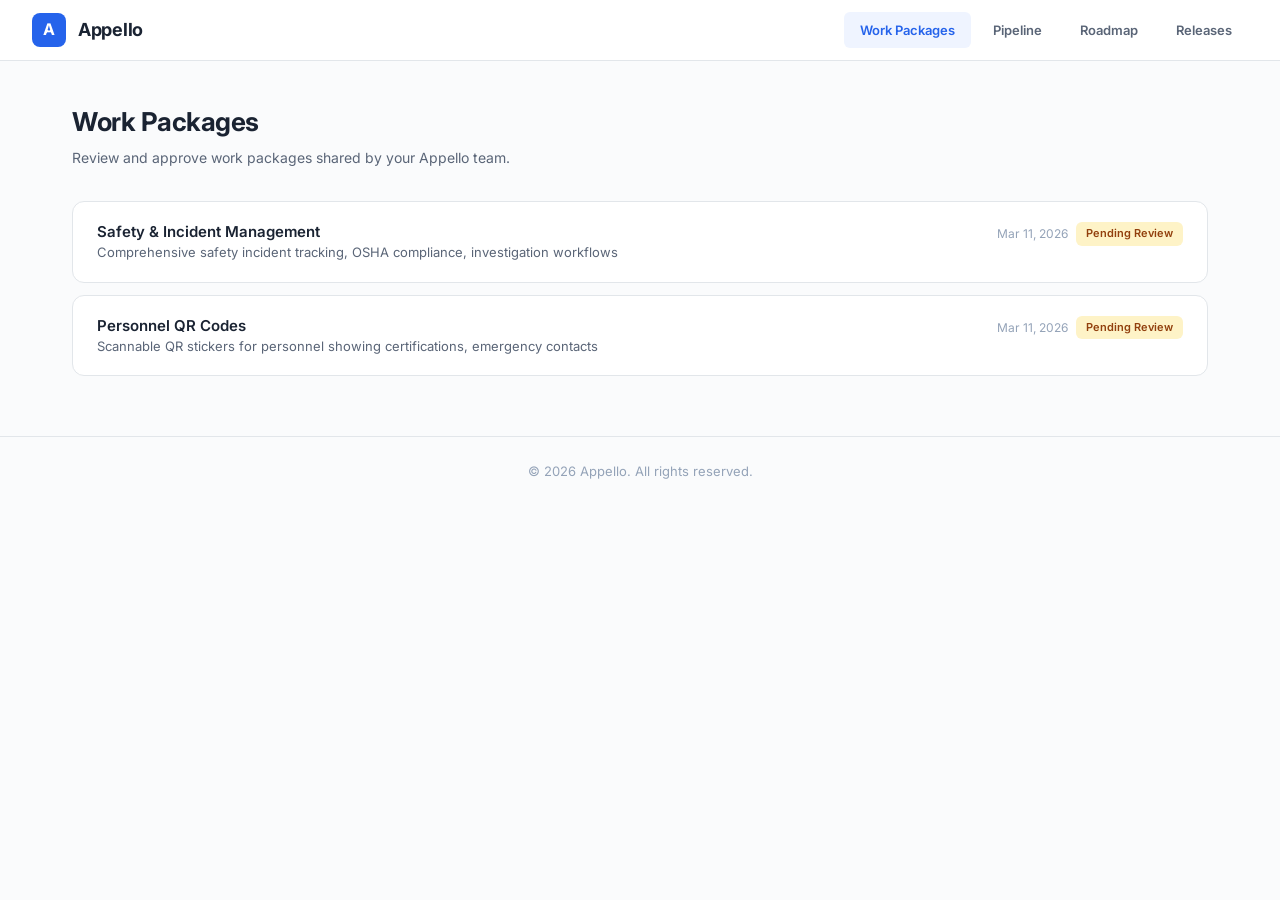
==== commit fb5b4138: "Add drag-to-reorder for work packages with persistent sort order Adds a "Manual Order" sort option (" ====
--- a/index.html
+++ b/index.html
@@ -9,39 +9,300 @@
     <link rel="stylesheet" href="./shared.css">
     <style>
         .doc-grid {
-            display: grid;
-            gap: 16px;
-        }
-
-        .doc-card {
+            display: flex;
+            flex-direction: column;
+            gap: 12px;
+        }
+
+        .wp-card {
             background: var(--surface);
             border: 1px solid var(--border);
             border-radius: var(--radius-lg);
-            padding: 24px;
+            padding: 20px 24px;
             text-decoration: none;
             color: inherit;
-            display: flex;
-            gap: 20px;
+            display: block;
             transition: border-color 0.15s, box-shadow 0.15s;
         }
 
-        .doc-card:hover {
+        .wp-card:hover {
             border-color: var(--accent);
             box-shadow: 0 0 0 3px var(--accent-light);
         }
 
-        .doc-icon {
-            width: 48px;
-            height: 48px;
+        .wp-row-top {
+            display: flex;
+            align-items: flex-start;
+            gap: 16px;
+        }
+
+        .wp-title {
+            font-size: 15px;
+            font-weight: 600;
+            color: var(--text-primary);
+            line-height: 1.3;
+        }
+
+        .wp-desc {
+            font-size: 13px;
+            color: var(--text-secondary);
+            margin-top: 2px;
+            line-height: 1.4;
+        }
+
+        .wp-left {
+            flex: 1;
+            min-width: 0;
+        }
+
+        .wp-right {
+            flex-shrink: 0;
+            display: flex;
+            align-items: center;
+            gap: 8px;
+        }
+
+        .wp-date {
+            font-size: 12px;
+            color: var(--text-muted);
+            white-space: nowrap;
+        }
+
+        .wp-tags {
+            display: flex;
+            flex-wrap: wrap;
+            gap: 6px;
+            margin-top: 10px;
+        }
+
+        .wp-tag {
+            display: inline-flex;
+            align-items: center;
+            gap: 4px;
+            font-size: 11px;
+            font-weight: 600;
+            padding: 2px 8px;
+            border-radius: 5px;
+            white-space: nowrap;
+            line-height: 1.4;
+        }
+
+        .wp-tag svg {
+            width: 11px;
+            height: 11px;
+            flex-shrink: 0;
+            display: inline-block;
+            vertical-align: middle;
+        }
+
+        .tag-jira { background: #ede9fe; color: #5b21b6; }
+        .tag-pr-open { background: #dbeafe; color: #1e40af; }
+        .tag-pr-merged { background: #d1fae5; color: #065f46; }
+        .tag-customer { background: #fef3c7; color: #92400e; }
+        .tag-rice-high { background: #dcfce7; color: #166534; }
+        .tag-rice-med { background: #fef3c7; color: #92400e; }
+        .tag-rice-low { background: #fee2e2; color: #991b1b; }
+        .tag-fb { background: #fce7f3; color: #9d174d; }
+        .tag-source { background: #e0e7ff; color: #3730a3; }
+        .tag-readiness-ready { background: #dcfce7; color: #166534; }
+        .tag-readiness-needs-spec { background: #fef3c7; color: #92400e; }
+        .tag-readiness-unknown { background: #f1f5f9; color: #475569; }
+        .tag-readiness-too-large { background: #fee2e2; color: #991b1b; }
+        .tag-ai-rice { background: #e0e7ff; color: #3730a3; border: 1px dashed #818cf8; }
+        .tag-sub-count { background: #f0f9ff; color: #0369a1; }
+
+        .wp-links {
+            display: flex;
+            align-items: center;
+            gap: 6px;
+            margin-top: 8px;
+            flex-wrap: wrap;
+        }
+
+        .wp-links a {
+            font-size: 11px;
+            font-weight: 500;
+            text-decoration: none;
+            padding: 1px 6px;
+            border-radius: 4px;
+            transition: background 0.15s;
+        }
+
+        .wp-links .jira-link {
+            color: #5b21b6;
+            background: #f5f3ff;
+        }
+        .wp-links .jira-link:hover { background: #ede9fe; }
+
+        .wp-links .pr-link {
+            color: #1e40af;
+            background: #eff6ff;
+        }
+        .wp-links .pr-link:hover { background: #dbeafe; }
+
+        .wp-links .pr-link.merged { color: #065f46; background: #f0fdf4; }
+        .wp-links .pr-link.merged:hover { background: #dcfce7; }
+
+        .wp-links .link-sep {
+            width: 1px;
+            height: 12px;
+            background: var(--border);
+            flex-shrink: 0;
+        }
+
+        .wp-rice-detail {
+            font-size: 11px;
+            color: var(--text-muted);
+            margin-top: 6px;
+            display: flex;
+            gap: 12px;
+        }
+
+        .pulse-bar {
+            display: flex;
+            align-items: center;
+            gap: 16px;
+            padding: 12px 20px;
+            background: linear-gradient(135deg, #eef2ff, #faf5ff);
+            border: 1px solid #c7d2fe;
+            border-radius: var(--radius-lg);
+            margin-bottom: 20px;
+            font-size: 13px;
+        }
+
+        .pulse-bar .pulse-dot {
+            width: 8px;
+            height: 8px;
+            border-radius: 50%;
+            background: #10b981;
+            animation: pulse-glow 2s infinite;
+        }
+
+        @keyframes pulse-glow {
+            0%, 100% { box-shadow: 0 0 0 0 rgba(16, 185, 129, 0.4); }
+            50% { box-shadow: 0 0 0 6px rgba(16, 185, 129, 0); }
+        }
+
+        .pulse-bar .pulse-label {
+            font-weight: 700;
+            color: #3730a3;
+        }
+
+        .pulse-bar .pulse-score {
+            font-weight: 600;
+            color: var(--text-primary);
+        }
+
+        .pulse-bar .pulse-sep {
+            width: 1px;
+            height: 20px;
+            background: #c7d2fe;
+        }
+
+        .pulse-bar .pulse-metric {
+            color: var(--text-secondary);
+        }
+
+        .pulse-bar .pulse-metric strong {
+            color: var(--text-primary);
+        }
+
+        .wp-children {
+            margin-left: 28px;
+            border-left: 2px solid #e2e6ea;
+            padding-left: 16px;
+            display: flex;
+            flex-direction: column;
+            gap: 8px;
+        }
+
+        .wp-children .wp-card {
+            padding: 14px 18px;
+            border-radius: 8px;
+        }
+
+        .wp-toggle {
+            display: inline-flex;
+            align-items: center;
+            gap: 4px;
+            font-size: 11px;
+            font-weight: 600;
+            color: var(--accent);
+            cursor: pointer;
+            padding: 2px 8px;
+            border-radius: 4px;
             background: var(--accent-light);
-            border-radius: 10px;
-            display: flex;
+            border: none;
+            margin-top: 8px;
+        }
+
+        .wp-toggle:hover {
+            background: #dbeafe;
+        }
+
+        .wp-source-refs {
+            display: flex;
+            gap: 4px;
+            flex-wrap: wrap;
+            margin-top: 4px;
+        }
+
+        .wp-source-ref {
+            font-size: 10px;
+            font-weight: 500;
+            padding: 1px 6px;
+            border-radius: 3px;
+            background: #e0e7ff;
+            color: #3730a3;
+        }
+
+        .wp-drag-wrap {
+            position: relative;
+        }
+
+        .wp-drag-wrap.dragging {
+            opacity: 0.4;
+        }
+
+        .wp-drag-wrap.drag-over-above::before,
+        .wp-drag-wrap.drag-over-below::after {
+            content: "";
+            position: absolute;
+            left: 0;
+            right: 0;
+            height: 3px;
+            background: var(--accent);
+            border-radius: 2px;
+            z-index: 10;
+        }
+
+        .wp-drag-wrap.drag-over-above::before { top: -2px; }
+        .wp-drag-wrap.drag-over-below::after { bottom: -2px; }
+
+        .drag-handle {
+            display: none;
             align-items: center;
             justify-content: center;
+            width: 20px;
             flex-shrink: 0;
-            font-size: 20px;
-            align-self: flex-start;
-        }
+            cursor: grab;
+            color: var(--text-muted);
+            margin-right: 8px;
+            user-select: none;
+            border-radius: 4px;
+            transition: color 0.15s, background 0.15s;
+        }
+
+        .drag-handle:hover {
+            color: var(--text-secondary);
+            background: #f1f5f9;
+        }
+
+        .drag-handle:active { cursor: grabbing; }
+
+        .sort-manual .drag-handle { display: flex; }
+
+        .sort-manual .wp-row-top { display: flex; align-items: flex-start; }
 
         .filter-bar {
             display: flex;
@@ -74,30 +335,6 @@
             box-shadow: 0 0 0 3px var(--accent-light);
         }
 
-        .filter-bar .sort-btn {
-            font-family: inherit;
-            font-size: 13px;
-            font-weight: 600;
-            padding: 7px 14px;
-            border: 1px solid var(--border);
-            border-radius: var(--radius);
-            background: var(--surface);
-            color: var(--text-secondary);
-            cursor: pointer;
-            transition: all 0.15s;
-        }
-
-        .filter-bar .sort-btn:hover {
-            border-color: var(--accent);
-            color: var(--accent);
-        }
-
-        .filter-bar .sort-btn.active {
-            background: var(--accent-light);
-            border-color: var(--accent);
-            color: var(--accent);
-        }
-
         .stats-row {
             display: flex;
             gap: 12px;
@@ -111,18 +348,18 @@
             border-radius: var(--radius);
             padding: 14px 20px;
             flex: 1;
-            min-width: 120px;
+            min-width: 100px;
         }
 
         .stat-card .stat-value {
-            font-size: 24px;
+            font-size: 22px;
             font-weight: 700;
             color: var(--text-primary);
             line-height: 1.2;
         }
 
         .stat-card .stat-label {
-            font-size: 12px;
+            font-size: 11px;
             font-weight: 500;
             color: var(--text-muted);
             margin-top: 2px;
@@ -139,6 +376,7 @@
                 <p>Review and approve work packages shared by your Appello team.</p>
             </div>
 
+            <div id="pulse-bar"></div>
             <div class="stats-row" id="stats-row" style="display:none"></div>
 
             <div class="filter-bar" id="filter-bar" style="display:none">
@@ -155,6 +393,7 @@
                 </select>
                 <label>Sort</label>
                 <select id="sort-by">
+                    <option value="sort_order">Manual Order</option>
                     <option value="created_at">Date Created</option>
                     <option value="rice">RICE Score</option>
                     <option value="priority">Priority</option>
@@ -180,7 +419,7 @@
         if (!cfg) return;
 
         var API = cfg.supabaseUrl + "/rest/v1";
-        var headers = {
+        var hdrs = {
             apikey: cfg.supabaseKey,
             Authorization: "Bearer " + cfg.supabaseKey
         };
@@ -195,26 +434,14 @@
             deployed: "Deployed"
         };
 
-        var DOC_ICON = '<svg xmlns="http://www.w3.org/2000/svg" fill="none" viewBox="0 0 24 24" stroke-width="1.5" stroke="currentColor" style="width:24px;height:24px;color:#2563eb"><path stroke-linecap="round" stroke-linejoin="round" d="M19.5 14.25v-2.625a3.375 3.375 0 0 0-3.375-3.375h-1.5A1.125 1.125 0 0 1 13.5 7.125v-1.5a3.375 3.375 0 0 0-3.375-3.375H8.25m2.25 0H5.625c-.621 0-1.125.504-1.125 1.125v17.25c0 .621.504 1.125 1.125 1.125h12.75c.621 0 1.125-.504 1.125-1.125V11.25a9 9 0 0 0-9-9Z" /></svg>';
-
-        var ICON_TICKET = '<svg xmlns="http://www.w3.org/2000/svg" fill="none" viewBox="0 0 24 24" stroke-width="1.5" stroke="currentColor"><path stroke-linecap="round" stroke-linejoin="round" d="M16.5 6v.75m0 3v.75m0 3v.75m0 3V18m-9-5.25h5.25M7.5 15h3M3.375 5.25c-.621 0-1.125.504-1.125 1.125v3.026a2.999 2.999 0 0 1 0 5.198v3.026c0 .621.504 1.125 1.125 1.125h17.25c.621 0 1.125-.504 1.125-1.125v-3.026a2.999 2.999 0 0 1 0-5.198V6.375c0-.621-.504-1.125-1.125-1.125H3.375Z" /></svg>';
-
-        var ICON_PR = '<svg xmlns="http://www.w3.org/2000/svg" fill="none" viewBox="0 0 24 24" stroke-width="1.5" stroke="currentColor"><path stroke-linecap="round" stroke-linejoin="round" d="M7.5 21 3 16.5m0 0L7.5 12M3 16.5h13.5m0-13.5L21 7.5m0 0L16.5 12M21 7.5H7.5" /></svg>';
-
-        var ICON_CUSTOMER = '<svg xmlns="http://www.w3.org/2000/svg" fill="none" viewBox="0 0 24 24" stroke-width="1.5" stroke="currentColor"><path stroke-linecap="round" stroke-linejoin="round" d="M18 18.72a9.094 9.094 0 0 0 3.741-.479 3 3 0 0 0-4.682-2.72m.94 3.198.001.031c0 .225-.012.447-.037.666A11.944 11.944 0 0 1 12 21c-2.17 0-4.207-.576-5.963-1.584A6.062 6.062 0 0 1 6 18.719m12 0a5.971 5.971 0 0 0-.941-3.197m0 0A5.995 5.995 0 0 0 12 12.75a5.995 5.995 0 0 0-5.058 2.772m0 0a3 3 0 0 0-4.681 2.72 8.986 8.986 0 0 0 3.74.477m.94-3.197a5.971 5.971 0 0 0-.94 3.197M15 6.75a3 3 0 1 1-6 0 3 3 0 0 1 6 0Zm6 3a2.25 2.25 0 1 1-4.5 0 2.25 2.25 0 0 1 4.5 0Zm-13.5 0a2.25 2.25 0 1 1-4.5 0 2.25 2.25 0 0 1 4.5 0Z" /></svg>';
-
-        var ICON_RICE = '<svg xmlns="http://www.w3.org/2000/svg" fill="none" viewBox="0 0 24 24" stroke-width="1.5" stroke="currentColor"><path stroke-linecap="round" stroke-linejoin="round" d="M3 13.125C3 12.504 3.504 12 4.125 12h2.25c.621 0 1.125.504 1.125 1.125v6.75C7.5 20.496 6.996 21 6.375 21h-2.25A1.125 1.125 0 0 1 3 19.875v-6.75ZM9.75 8.625c0-.621.504-1.125 1.125-1.125h2.25c.621 0 1.125.504 1.125 1.125v11.25c0 .621-.504 1.125-1.125 1.125h-2.25a1.125 1.125 0 0 1-1.125-1.125V8.625ZM16.5 4.125c0-.621.504-1.125 1.125-1.125h2.25C20.496 3 21 3.504 21 4.125v15.75c0 .621-.504 1.125-1.125 1.125h-2.25a1.125 1.125 0 0 1-1.125-1.125V4.125Z" /></svg>';
-
-        var ICON_FEEDBACK = '<svg xmlns="http://www.w3.org/2000/svg" fill="none" viewBox="0 0 24 24" stroke-width="1.5" stroke="currentColor"><path stroke-linecap="round" stroke-linejoin="round" d="M7.5 8.25h9m-9 3H12m-9.75 1.51c0 1.6 1.123 2.994 2.707 3.227 1.129.166 2.27.293 3.423.379.35.026.67.21.865.501L12 21l2.755-4.133a1.14 1.14 0 0 1 .865-.501 48.172 48.172 0 0 0 3.423-.379c1.584-.233 2.707-1.626 2.707-3.228V6.741c0-1.602-1.123-2.995-2.707-3.228A48.394 48.394 0 0 0 12 3c-2.392 0-4.744.175-7.043.513C3.373 3.746 2.25 5.14 2.25 6.741v6.018Z" /></svg>';
-
         var allPackages = [];
         var allTickets = [];
         var allPrs = [];
         var allFeedback = [];
+        var allPipelineRuns = [];
 
         function formatDate(iso) {
-            var d = new Date(iso);
-            return d.toLocaleDateString("en-US", { month: "short", day: "numeric", year: "numeric" });
+            return new Date(iso).toLocaleDateString("en-US", { month: "short", day: "numeric", year: "numeric" });
         }
 
         function esc(s) {
@@ -224,16 +451,17 @@
         }
 
         function calcRice(wp) {
-            if (wp.rice_reach == null || wp.rice_impact == null || wp.rice_confidence == null || wp.rice_effort == null) return null;
-            if (wp.rice_effort === 0) return null;
-            return (wp.rice_reach * wp.rice_impact * (wp.rice_confidence / 100)) / wp.rice_effort;
-        }
-
-        function riceClass(score) {
-            if (score == null) return "";
-            if (score >= 5) return "rice-high";
-            if (score >= 2) return "rice-med";
-            return "rice-low";
+            var r = +wp.rice_reach, i = +wp.rice_impact, c = +wp.rice_confidence, e = +wp.rice_effort;
+            if (!r && !i && !c) return null;
+            if (!e) return null;
+            return (r * i * (c / 100)) / e;
+        }
+
+        function calcAiRice(wp) {
+            var r = +wp.ai_rice_reach, i = +wp.ai_rice_impact, c = +wp.ai_rice_confidence, e = +wp.ai_rice_effort;
+            if (!r && !i && !c) return null;
+            if (!e) return null;
+            return (r * i * (c / 100)) / e;
         }
 
         function groupBy(arr, key) {
@@ -246,6 +474,17 @@
             return map;
         }
 
+        function svg(name) {
+            var icons = {
+                ticket: '<svg viewBox="0 0 24 24" fill="none" stroke="currentColor" stroke-width="1.5"><path stroke-linecap="round" stroke-linejoin="round" d="M16.5 6v.75m0 3v.75m0 3v.75m0 3V18m-9-5.25h5.25M7.5 15h3M3.375 5.25c-.621 0-1.125.504-1.125 1.125v3.026a2.999 2.999 0 0 1 0 5.198v3.026c0 .621.504 1.125 1.125 1.125h17.25c.621 0 1.125-.504 1.125-1.125v-3.026a2.999 2.999 0 0 1 0-5.198V6.375c0-.621-.504-1.125-1.125-1.125H3.375Z"/></svg>',
+                pr: '<svg viewBox="0 0 24 24" fill="none" stroke="currentColor" stroke-width="1.5"><path stroke-linecap="round" stroke-linejoin="round" d="M7.5 21 3 16.5m0 0L7.5 12M3 16.5h13.5m0-13.5L21 7.5m0 0L16.5 12M21 7.5H7.5"/></svg>',
+                customer: '<svg viewBox="0 0 24 24" fill="none" stroke="currentColor" stroke-width="1.5"><path stroke-linecap="round" stroke-linejoin="round" d="M15 19.128a9.38 9.38 0 0 0 2.625.372 9.337 9.337 0 0 0 4.121-.952 4.125 4.125 0 0 0-7.533-2.493M15 19.128v-.003c0-1.113-.285-2.16-.786-3.07M15 19.128v.106A12.318 12.318 0 0 1 8.624 21c-2.331 0-4.512-.645-6.374-1.766l-.001-.109a6.375 6.375 0 0 1 11.964-3.07M12 6.375a3.375 3.375 0 1 1-6.75 0 3.375 3.375 0 0 1 6.75 0Zm8.25 2.25a2.625 2.625 0 1 1-5.25 0 2.625 2.625 0 0 1 5.25 0Z"/></svg>',
+                rice: '<svg viewBox="0 0 24 24" fill="none" stroke="currentColor" stroke-width="1.5"><path stroke-linecap="round" stroke-linejoin="round" d="M3 13.125C3 12.504 3.504 12 4.125 12h2.25c.621 0 1.125.504 1.125 1.125v6.75C7.5 20.496 6.996 21 6.375 21h-2.25A1.125 1.125 0 0 1 3 19.875v-6.75ZM9.75 8.625c0-.621.504-1.125 1.125-1.125h2.25c.621 0 1.125.504 1.125 1.125v11.25c0 .621-.504 1.125-1.125 1.125h-2.25a1.125 1.125 0 0 1-1.125-1.125V8.625ZM16.5 4.125c0-.621.504-1.125 1.125-1.125h2.25C20.496 3 21 3.504 21 4.125v15.75c0 .621-.504 1.125-1.125 1.125h-2.25a1.125 1.125 0 0 1-1.125-1.125V4.125Z"/></svg>',
+                feedback: '<svg viewBox="0 0 24 24" fill="none" stroke="currentColor" stroke-width="1.5"><path stroke-linecap="round" stroke-linejoin="round" d="M7.5 8.25h9m-9 3H12m-9.75 1.51c0 1.6 1.123 2.994 2.707 3.227 1.129.166 2.27.293 3.423.379.35.026.67.21.865.501L12 21l2.755-4.133a1.14 1.14 0 0 1 .865-.501 48.172 48.172 0 0 0 3.423-.379c1.584-.233 2.707-1.626 2.707-3.228V6.741c0-1.602-1.123-2.995-2.707-3.228A48.394 48.394 0 0 0 12 3c-2.392 0-4.744.175-7.043.513C3.373 3.746 2.25 5.14 2.25 6.741v6.018Z"/></svg>'
+            };
+            return icons[name] || "";
+        }
+
         function renderStats(packages) {
             var row = document.getElementById("stats-row");
             var total = packages.length;
@@ -264,6 +503,41 @@
                 '<div class="stat-card"><div class="stat-value">' + withRice + '/' + total + '</div><div class="stat-label">RICE Scored</div></div>';
         }
 
+        function renderPulseBar() {
+            var bar = document.getElementById("pulse-bar");
+            if (!allPipelineRuns.length) {
+                bar.innerHTML = '<div class="pulse-bar">' +
+                    '<span class="pulse-dot"></span>' +
+                    '<span class="pulse-label">SDLC Pulse</span>' +
+                    '<span class="pulse-sep"></span>' +
+                    '<span class="pulse-metric">No pipeline runs yet &mdash; <a href="./pulse.html">view dashboard</a></span>' +
+                '</div>';
+                return;
+            }
+            var now = Date.now();
+            var window14d = 14 * 24 * 60 * 60 * 1000;
+            var recent = allPipelineRuns.filter(function (r) {
+                return (now - new Date(r.dispatched_at).getTime()) < window14d;
+            });
+            var completed = recent.filter(function (r) { return r.status === "success" || r.status === "failed" || r.status === "partial"; });
+            var successful = completed.filter(function (r) { return r.status === "success" && r.trust_score >= 0.7; });
+            var rate = completed.length ? Math.round(100 * successful.length / completed.length) : 0;
+            var inFlight = recent.filter(function (r) { return r.status === "queued" || r.status === "dispatched" || r.status === "coding"; }).length;
+
+            bar.innerHTML = '<div class="pulse-bar">' +
+                '<span class="pulse-dot"></span>' +
+                '<span class="pulse-label">SDLC Pulse</span>' +
+                '<span class="pulse-sep"></span>' +
+                '<span class="pulse-score">Success Rate: ' + rate + '%</span>' +
+                '<span class="pulse-sep"></span>' +
+                '<span class="pulse-metric"><strong>' + successful.length + '</strong> merged (14d)</span>' +
+                '<span class="pulse-metric"><strong>' + completed.length + '</strong> completed</span>' +
+                (inFlight ? '<span class="pulse-metric"><strong>' + inFlight + '</strong> in flight</span>' : '') +
+                '<span class="pulse-sep"></span>' +
+                '<a href="./pulse.html" style="font-size:12px;font-weight:600;color:#3730a3;text-decoration:none;">Dashboard &rarr;</a>' +
+            '</div>';
+        }
+
         function renderCards() {
             var statusFilter = document.getElementById("filter-status").value;
             var sortBy = document.getElementById("sort-by").value;
@@ -273,13 +547,18 @@
 
             var filtered = allPackages.filter(function (wp) {
                 if (statusFilter && wp.status !== statusFilter) return false;
-                return true;
+                return !wp.parent_work_package_id;
             });
 
-            if (sortBy === "rice") {
+            if (sortBy === "sort_order") {
                 filtered.sort(function (a, b) {
-                    var ra = calcRice(a);
-                    var rb = calcRice(b);
+                    var so = (a.sort_order || 0) - (b.sort_order || 0);
+                    if (so !== 0) return so;
+                    return new Date(b.created_at) - new Date(a.created_at);
+                });
+            } else if (sortBy === "rice") {
+                filtered.sort(function (a, b) {
+                    var ra = calcRice(a), rb = calcRice(b);
                     if (ra == null && rb == null) return 0;
                     if (ra == null) return 1;
                     if (rb == null) return -1;
@@ -292,14 +571,16 @@
             }
 
             var grid = document.getElementById("doc-list");
+            var isManual = sortBy === "sort_order";
+            grid.classList.toggle("sort-manual", isManual);
+
             if (!filtered.length) {
                 grid.innerHTML = '<div class="empty-state"><h3>No work packages found</h3><p>Try adjusting your filters.</p></div>';
                 return;
             }
 
-            grid.innerHTML = filtered.map(function (wp) {
+            grid.innerHTML = filtered.map(function (wp, idx) {
                 var statusLabel = STATUS_LABELS[wp.status] || wp.status;
-                var badgeClass = "badge badge-" + wp.status;
                 var href = wp.spec_url || ("./docs/" + wp.slug + ".html");
                 var wpTickets = ticketsByWp[wp.id] || [];
                 var wpPrs = prsByWp[wp.id] || [];
@@ -309,121 +590,260 @@
                 var prMerged = wpPrs.filter(function (p) { return p.pr_status === "merged"; }).length;
                 var rice = calcRice(wp);
 
-                var chips = "";
-
-                if (wpTickets.length > 0) {
-                    chips += '<span class="chip chip-ticket">' + ICON_TICKET + wpTickets.length + ' ticket' + (wpTickets.length > 1 ? 's' : '') + '</span>';
+                var childCount = allPackages.filter(function (c) { return c.parent_work_package_id === wp.id; }).length;
+
+                var tags = "";
+                if (childCount) tags += '<span class="wp-tag tag-sub-count">' + childCount + " sub-package" + (childCount > 1 ? "s" : "") + "</span>";
+                if (wpTickets.length) tags += '<span class="wp-tag tag-jira">' + svg("ticket") + ' ' + wpTickets.length + " ticket" + (wpTickets.length > 1 ? "s" : "") + '</span>';
+                if (prOpen) tags += '<span class="wp-tag tag-pr-open">' + svg("pr") + ' ' + prOpen + " PR open</span>";
+                if (prMerged) tags += '<span class="wp-tag tag-pr-merged">' + svg("pr") + ' ' + prMerged + " merged</span>";
+                var customers = wp.customer_sources || [];
+                if (Array.isArray(customers) && customers.length) tags += '<span class="wp-tag tag-customer">' + svg("customer") + ' ' + esc(customers.join(", ")) + "</span>";
+                if (wp.source_type) tags += '<span class="wp-tag tag-source">' + esc(wp.source_type) + "</span>";
+                var readiness = wp.pipeline_readiness || "unknown";
+                if (readiness !== "unknown") {
+                    var rCls = readiness === "ready" ? "tag-readiness-ready" : readiness === "needs-spec" ? "tag-readiness-needs-spec" : "tag-readiness-too-large";
+                    tags += '<span class="wp-tag ' + rCls + '">' + esc(readiness) + "</span>";
                 }
-
-                if (prOpen > 0) {
-                    chips += '<span class="chip chip-pr-open">' + ICON_PR + prOpen + ' PR open</span>';
+                if (rice != null) {
+                    var rcls = rice >= 5 ? "tag-rice-high" : rice >= 2 ? "tag-rice-med" : "tag-rice-low";
+                    tags += '<span class="wp-tag ' + rcls + '">' + svg("rice") + ' RICE ' + rice.toFixed(1) + "</span>";
                 }
-                if (prMerged > 0) {
-                    chips += '<span class="chip chip-pr-merged">' + ICON_PR + prMerged + ' merged</span>';
+                var aiRice = calcAiRice(wp);
+                if (aiRice != null && aiRice !== rice) {
+                    tags += '<span class="wp-tag tag-ai-rice">AI: ' + aiRice.toFixed(1) + "</span>";
                 }
-
-                if (wp.customer_affected) {
-                    chips += '<span class="chip chip-customer">' + ICON_CUSTOMER + esc(wp.customer_affected) + '</span>';
+                if (pendingFb.length) tags += '<span class="wp-tag tag-fb">' + svg("feedback") + ' ' + pendingFb.length + " feedback</span>";
+
+                var links = "";
+                if (wpTickets.length || wpPrs.length) {
+                    var items = "";
+                    wpTickets.forEach(function (t) {
+                        items += '<a class="jira-link" href="' + esc(t.jira_url) + '" target="_blank" onclick="event.stopPropagation();event.preventDefault();window.open(this.href)">' + esc(t.jira_key) + "</a>";
+                    });
+                    if (wpTickets.length && wpPrs.length) items += '<span class="link-sep"></span>';
+                    wpPrs.forEach(function (p) {
+                        var cls = p.pr_status === "merged" ? " merged" : "";
+                        items += '<a class="pr-link' + cls + '" href="' + esc(p.pr_url) + '" target="_blank" onclick="event.stopPropagation();event.preventDefault();window.open(this.href)">#' + p.pr_number + "</a>";
+                    });
+                    links = '<div class="wp-links">' + items + "</div>";
                 }
 
+                var riceDetail = "";
                 if (rice != null) {
-                    chips += '<span class="chip chip-rice ' + riceClass(rice) + '">' + ICON_RICE + 'RICE ' + rice.toFixed(1) + '</span>';
+                    riceDetail = '<div class="wp-rice-detail">' +
+                        "<span>R: " + wp.rice_reach + "</span>" +
+                        "<span>I: " + Number(wp.rice_impact).toFixed(1) + "</span>" +
+                        "<span>C: " + wp.rice_confidence + "%</span>" +
+                        "<span>E: " + Number(wp.rice_effort).toFixed(1) + "</span>" +
+                    "</div>";
                 }
 
-                if (pendingFb.length > 0) {
-                    chips += '<span class="chip chip-feedback">' + ICON_FEEDBACK + pendingFb.length + ' feedback</span>';
+                var children = allPackages.filter(function (c) { return c.parent_work_package_id === wp.id; });
+                var childHtml = "";
+                if (children.length) {
+                    var childCards = children.map(function (child) {
+                        var cHref = child.spec_url || ("./docs/" + child.slug + ".html");
+                        var cStatus = STATUS_LABELS[child.status] || child.status;
+                        var cReadiness = child.pipeline_readiness || "unknown";
+                        var cRice = calcRice(child);
+                        var cTags = "";
+                        if (cReadiness !== "unknown") {
+                            var crCls = cReadiness === "ready" ? "tag-readiness-ready" : cReadiness === "needs-spec" ? "tag-readiness-needs-spec" : "tag-readiness-too-large";
+                            cTags += '<span class="wp-tag ' + crCls + '">' + esc(cReadiness) + "</span>";
+                        }
+                        if (cRice != null) {
+                            var crcls = cRice >= 5 ? "tag-rice-high" : cRice >= 2 ? "tag-rice-med" : "tag-rice-low";
+                            cTags += '<span class="wp-tag ' + crcls + '">RICE ' + cRice.toFixed(1) + "</span>";
+                        }
+                        return '<a href="' + esc(cHref) + '" class="wp-card">' +
+                            '<div class="wp-row-top">' +
+                                '<div class="wp-left"><div class="wp-title">' + esc(child.title) + '</div><div class="wp-desc">' + esc(child.description) + "</div></div>" +
+                                '<div class="wp-right"><span class="badge badge-' + child.status + '">' + esc(cStatus) + "</span></div>" +
+                            "</div>" +
+                            (cTags ? '<div class="wp-tags">' + cTags + "</div>" : "") +
+                        "</a>";
+                    }).join("");
+                    childHtml = '<div class="wp-children" id="children-' + wp.id + '" style="display:none">' + childCards + '</div>' +
+                        '<button class="wp-toggle" onclick="event.preventDefault();event.stopPropagation();var el=document.getElementById(\'children-' + wp.id + '\');var show=el.style.display===\'none\';el.style.display=show?\'\':\'none\';this.textContent=show?\'\u25BC Hide sub-packages\':\'\u25B6 Show ' + children.length + ' sub-package' + (children.length > 1 ? 's' : '') + '\';">' +
+                        '\u25B6 Show ' + children.length + ' sub-package' + (children.length > 1 ? 's' : '') + '</button>';
                 }
 
-                var footer = "";
-                if (wpTickets.length > 0 || wpPrs.length > 0) {
-                    var footerItems = "";
-                    wpTickets.forEach(function (t) {
-                        footerItems += '<a class="ticket-link" href="' + esc(t.jira_url) + '" target="_blank" onclick="event.stopPropagation();event.preventDefault();window.open(this.href)">' + esc(t.jira_key) + '</a>';
-                    });
-                    if (wpTickets.length > 0 && wpPrs.length > 0) {
-                        footerItems += '<span class="footer-sep"></span>';
+                var sourceRefs = "";
+                if (wp.source_refs && Array.isArray(wp.source_refs) && wp.source_refs.length) {
+                    sourceRefs = '<div class="wp-source-refs">' + wp.source_refs.map(function (ref) {
+                        if (typeof ref === "string") return '<span class="wp-source-ref">' + esc(ref) + '</span>';
+                        return '<span class="wp-source-ref">' + esc(ref.key || ref.id || JSON.stringify(ref)) + '</span>';
+                    }).join("") + '</div>';
+                }
+
+                var dragHandle = '<span class="drag-handle" title="Drag to reorder">' +
+                    '<svg width="14" height="14" viewBox="0 0 24 24" fill="none" stroke="currentColor" stroke-width="2"><circle cx="9" cy="6" r="1.5"/><circle cx="15" cy="6" r="1.5"/><circle cx="9" cy="12" r="1.5"/><circle cx="15" cy="12" r="1.5"/><circle cx="9" cy="18" r="1.5"/><circle cx="15" cy="18" r="1.5"/></svg>' +
+                '</span>';
+
+                return '<div class="wp-drag-wrap" data-wp-id="' + wp.id + '" data-wp-idx="' + idx + '" draggable="' + (isManual ? 'true' : 'false') + '">' +
+                '<a href="' + esc(href) + '" class="wp-card">' +
+                    '<div class="wp-row-top">' +
+                        dragHandle +
+                        '<div class="wp-left">' +
+                            '<div class="wp-title">' + esc(wp.title) + "</div>" +
+                            '<div class="wp-desc">' + esc(wp.description) + "</div>" +
+                            sourceRefs +
+                        "</div>" +
+                        '<div class="wp-right">' +
+                            '<span class="wp-date">' + formatDate(wp.created_at) + "</span>" +
+                            '<span class="badge badge-' + wp.status + '">' + esc(statusLabel) + "</span>" +
+                        "</div>" +
+                    "</div>" +
+                    (tags ? '<div class="wp-tags">' + tags + "</div>" : "") +
+                    links +
+                    riceDetail +
+                "</a>" +
+                childHtml +
+                "</div>";
+            }).join("");
+
+            if (isManual) initDragAndDrop();
+        }
+
+        var dragSrcEl = null;
+
+        function initDragAndDrop() {
+            var grid = document.getElementById("doc-list");
+            var wraps = grid.querySelectorAll(".wp-drag-wrap");
+
+            wraps.forEach(function (wrap) {
+                wrap.addEventListener("dragstart", function (e) {
+                    dragSrcEl = wrap;
+                    wrap.classList.add("dragging");
+                    e.dataTransfer.effectAllowed = "move";
+                    e.dataTransfer.setData("text/plain", wrap.dataset.wpId);
+                });
+
+                wrap.addEventListener("dragend", function () {
+                    wrap.classList.remove("dragging");
+                    clearDropIndicators();
+                    dragSrcEl = null;
+                });
+
+                wrap.addEventListener("dragover", function (e) {
+                    e.preventDefault();
+                    e.dataTransfer.dropEffect = "move";
+                    if (wrap === dragSrcEl) return;
+                    clearDropIndicators();
+                    var rect = wrap.getBoundingClientRect();
+                    var mid = rect.top + rect.height / 2;
+                    if (e.clientY < mid) {
+                        wrap.classList.add("drag-over-above");
+                    } else {
+                        wrap.classList.add("drag-over-below");
                     }
-                    wpPrs.forEach(function (p) {
-                        var cls = p.pr_status === "merged" ? "pr-merged" : (p.pr_status === "closed" ? "pr-closed" : "pr-open");
-                        footerItems += '<a class="pr-link ' + cls + '" href="' + esc(p.pr_url) + '" target="_blank" onclick="event.stopPropagation();event.preventDefault();window.open(this.href)">#' + p.pr_number + '</a>';
-                    });
-                    footer = '<div class="doc-card-footer">' + footerItems + '</div>';
+                });
+
+                wrap.addEventListener("dragleave", function () {
+                    wrap.classList.remove("drag-over-above", "drag-over-below");
+                });
+
+                wrap.addEventListener("drop", function (e) {
+                    e.preventDefault();
+                    if (wrap === dragSrcEl || !dragSrcEl) return;
+                    var rect = wrap.getBoundingClientRect();
+                    var mid = rect.top + rect.height / 2;
+                    var insertBefore = e.clientY < mid;
+
+                    if (insertBefore) {
+                        grid.insertBefore(dragSrcEl, wrap);
+                    } else {
+                        grid.insertBefore(dragSrcEl, wrap.nextSibling);
+                    }
+
+                    clearDropIndicators();
+                    persistOrder();
+                });
+            });
+
+            wraps.forEach(function (wrap) {
+                var handle = wrap.querySelector(".drag-handle");
+                if (!handle) return;
+                wrap.setAttribute("draggable", "false");
+                handle.addEventListener("mousedown", function () {
+                    wrap.setAttribute("draggable", "true");
+                });
+                handle.addEventListener("mouseup", function () {
+                    wrap.setAttribute("draggable", "false");
+                });
+                wrap.addEventListener("dragend", function () {
+                    wrap.setAttribute("draggable", "false");
+                });
+            });
+        }
+
+        function clearDropIndicators() {
+            document.querySelectorAll(".drag-over-above, .drag-over-below").forEach(function (el) {
+                el.classList.remove("drag-over-above", "drag-over-below");
+            });
+        }
+
+        function persistOrder() {
+            var wraps = document.querySelectorAll("#doc-list .wp-drag-wrap");
+            var updates = [];
+            wraps.forEach(function (wrap, i) {
+                var wpId = wrap.dataset.wpId;
+                var pkg = allPackages.find(function (p) { return p.id === wpId; });
+                if (pkg) {
+                    pkg.sort_order = i;
+                    updates.push({ id: wpId, sort_order: i });
                 }
-
-                var riceDetail = "";
-                if (wp.rice_reach != null && wp.rice_impact != null && wp.rice_confidence != null && wp.rice_effort != null) {
-                    riceDetail = '<div class="doc-card-footer" style="font-size:11px;color:var(--text-muted);gap:12px">' +
-                        '<span>R:' + wp.rice_reach + '</span>' +
-                        '<span>I:' + Number(wp.rice_impact).toFixed(1) + '</span>' +
-                        '<span>C:' + wp.rice_confidence + '%</span>' +
-                        '<span>E:' + Number(wp.rice_effort).toFixed(1) + '</span>' +
-                    '</div>';
-                }
-
-                return '<a href="' + esc(href) + '" class="doc-card">' +
-                    '<div class="doc-icon">' + DOC_ICON + '</div>' +
-                    '<div class="doc-card-body">' +
-                        '<div class="doc-card-header">' +
-                            '<div>' +
-                                '<h3>' + esc(wp.title) + '</h3>' +
-                                '<p>' + esc(wp.description) + '</p>' +
-                            '</div>' +
-                            '<div class="doc-card-right">' +
-                                '<div class="date">' + formatDate(wp.created_at) + '</div>' +
-                                '<div class="' + badgeClass + '">' + esc(statusLabel) + '</div>' +
-                            '</div>' +
-                        '</div>' +
-                        (chips ? '<div class="doc-card-chips">' + chips + '</div>' : '') +
-                        footer +
-                        riceDetail +
-                    '</div>' +
-                '</a>';
-            }).join("");
+            });
+
+            updates.forEach(function (u) {
+                fetch(API + "/work_packages?id=eq." + u.id, {
+                    method: "PATCH",
+                    headers: {
+                        apikey: cfg.supabaseKey,
+                        Authorization: "Bearer " + cfg.supabaseKey,
+                        "Content-Type": "application/json",
+                        Prefer: "return=minimal"
+                    },
+                    body: JSON.stringify({ sort_order: u.sort_order, updated_at: new Date().toISOString() })
+                });
+            });
         }
 
         function loadAll() {
             return Promise.all([
-                fetch(API + "/work_packages?select=*&order=created_at.desc", { headers: headers }).then(function (r) { return r.json(); }),
-                fetch(API + "/work_package_tickets?select=*&order=created_at.asc", { headers: headers }).then(function (r) { return r.json(); }),
-                fetch(API + "/work_package_prs?select=*&order=created_at.asc", { headers: headers }).then(function (r) { return r.json(); }),
-                fetch(API + "/feedback?select=*&order=created_at.desc", { headers: headers }).then(function (r) { return r.json(); })
+                fetch(API + "/work_packages?select=*&order=sort_order.asc,created_at.desc", { headers: hdrs }).then(function (r) { return r.json(); }),
+                fetch(API + "/work_package_tickets?select=*&order=created_at.asc", { headers: hdrs }).then(function (r) { return r.json(); }),
+                fetch(API + "/work_package_prs?select=*&order=created_at.asc", { headers: hdrs }).then(function (r) { return r.json(); }),
+                fetch(API + "/feedback?select=*&order=created_at.desc", { headers: hdrs }).then(function (r) { return r.json(); }),
+                fetch(API + "/pipeline_runs?select=*&order=dispatched_at.desc", { headers: hdrs }).then(function (r) { return r.json(); }).catch(function () { return []; })
             ]);
         }
 
-        function init(results) {
-            allPackages = Array.isArray(results[0]) ? results[0] : [];
-            allTickets = Array.isArray(results[1]) ? results[1] : [];
-            allPrs = Array.isArray(results[2]) ? results[2] : [];
-            allFeedback = Array.isArray(results[3]) ? results[3] : [];
-
-            if (allPackages.length === 0) {
-                renderFallback();
-                return;
-            }
-
-            document.getElementById("filter-bar").style.display = "";
-            renderStats(allPackages);
-            renderCards();
-
-            document.getElementById("filter-status").addEventListener("change", renderCards);
-            document.getElementById("sort-by").addEventListener("change", renderCards);
-        }
-
         loadAll()
-            .then(init)
+            .then(function (results) {
+                allPackages = Array.isArray(results[0]) ? results[0] : [];
+                allTickets = Array.isArray(results[1]) ? results[1] : [];
+                allPrs = Array.isArray(results[2]) ? results[2] : [];
+                allFeedback = Array.isArray(results[3]) ? results[3] : [];
+                allPipelineRuns = Array.isArray(results[4]) ? results[4] : [];
+
+                if (!allPackages.length) { renderFallback(); return; }
+
+                document.getElementById("filter-bar").style.display = "";
+                renderPulseBar();
+                renderStats(allPackages);
+                renderCards();
+
+                document.getElementById("filter-status").addEventListener("change", renderCards);
+                document.getElementById("sort-by").addEventListener("change", renderCards);
+            })
             .catch(function () { renderFallback(); });
 
         function renderFallback() {
-            var grid = document.getElementById("doc-list");
-            grid.innerHTML =
-                '<a href="./docs/safety-incident-management.html" class="doc-card">' +
-                    '<div class="doc-icon">' + DOC_ICON + '</div>' +
-                    '<div class="doc-card-body"><div class="doc-card-header"><div><h3>Safety & Incident Management</h3><p>Comprehensive safety incident tracking, OSHA compliance, investigation workflows</p></div><div class="doc-card-right"><div class="date">Mar 11, 2026</div><div class="badge badge-pending_review">Pending Review</div></div></div></div>' +
-                '</a>' +
-                '<a href="./docs/personnel-qr-codes.html" class="doc-card">' +
-                    '<div class="doc-icon">' + DOC_ICON + '</div>' +
-                    '<div class="doc-card-body"><div class="doc-card-header"><div><h3>Personnel QR Codes</h3><p>Scannable QR stickers for personnel showing certifications, emergency contacts</p></div><div class="doc-card-right"><div class="date">Mar 11, 2026</div><div class="badge badge-pending_review">Pending Review</div></div></div></div>' +
-                '</a>';
+            document.getElementById("doc-list").innerHTML =
+                '<a href="./docs/safety-incident-management.html" class="wp-card"><div class="wp-row-top"><div class="wp-left"><div class="wp-title">Safety & Incident Management</div><div class="wp-desc">Comprehensive safety incident tracking, OSHA compliance, investigation workflows</div></div><div class="wp-right"><span class="wp-date">Mar 11, 2026</span><span class="badge badge-pending_review">Pending Review</span></div></div></a>' +
+                '<a href="./docs/personnel-qr-codes.html" class="wp-card"><div class="wp-row-top"><div class="wp-left"><div class="wp-title">Personnel QR Codes</div><div class="wp-desc">Scannable QR stickers for personnel showing certifications, emergency contacts</div></div><div class="wp-right"><span class="wp-date">Mar 11, 2026</span><span class="badge badge-pending_review">Pending Review</span></div></div></a>';
         }
     })();
     </script>
